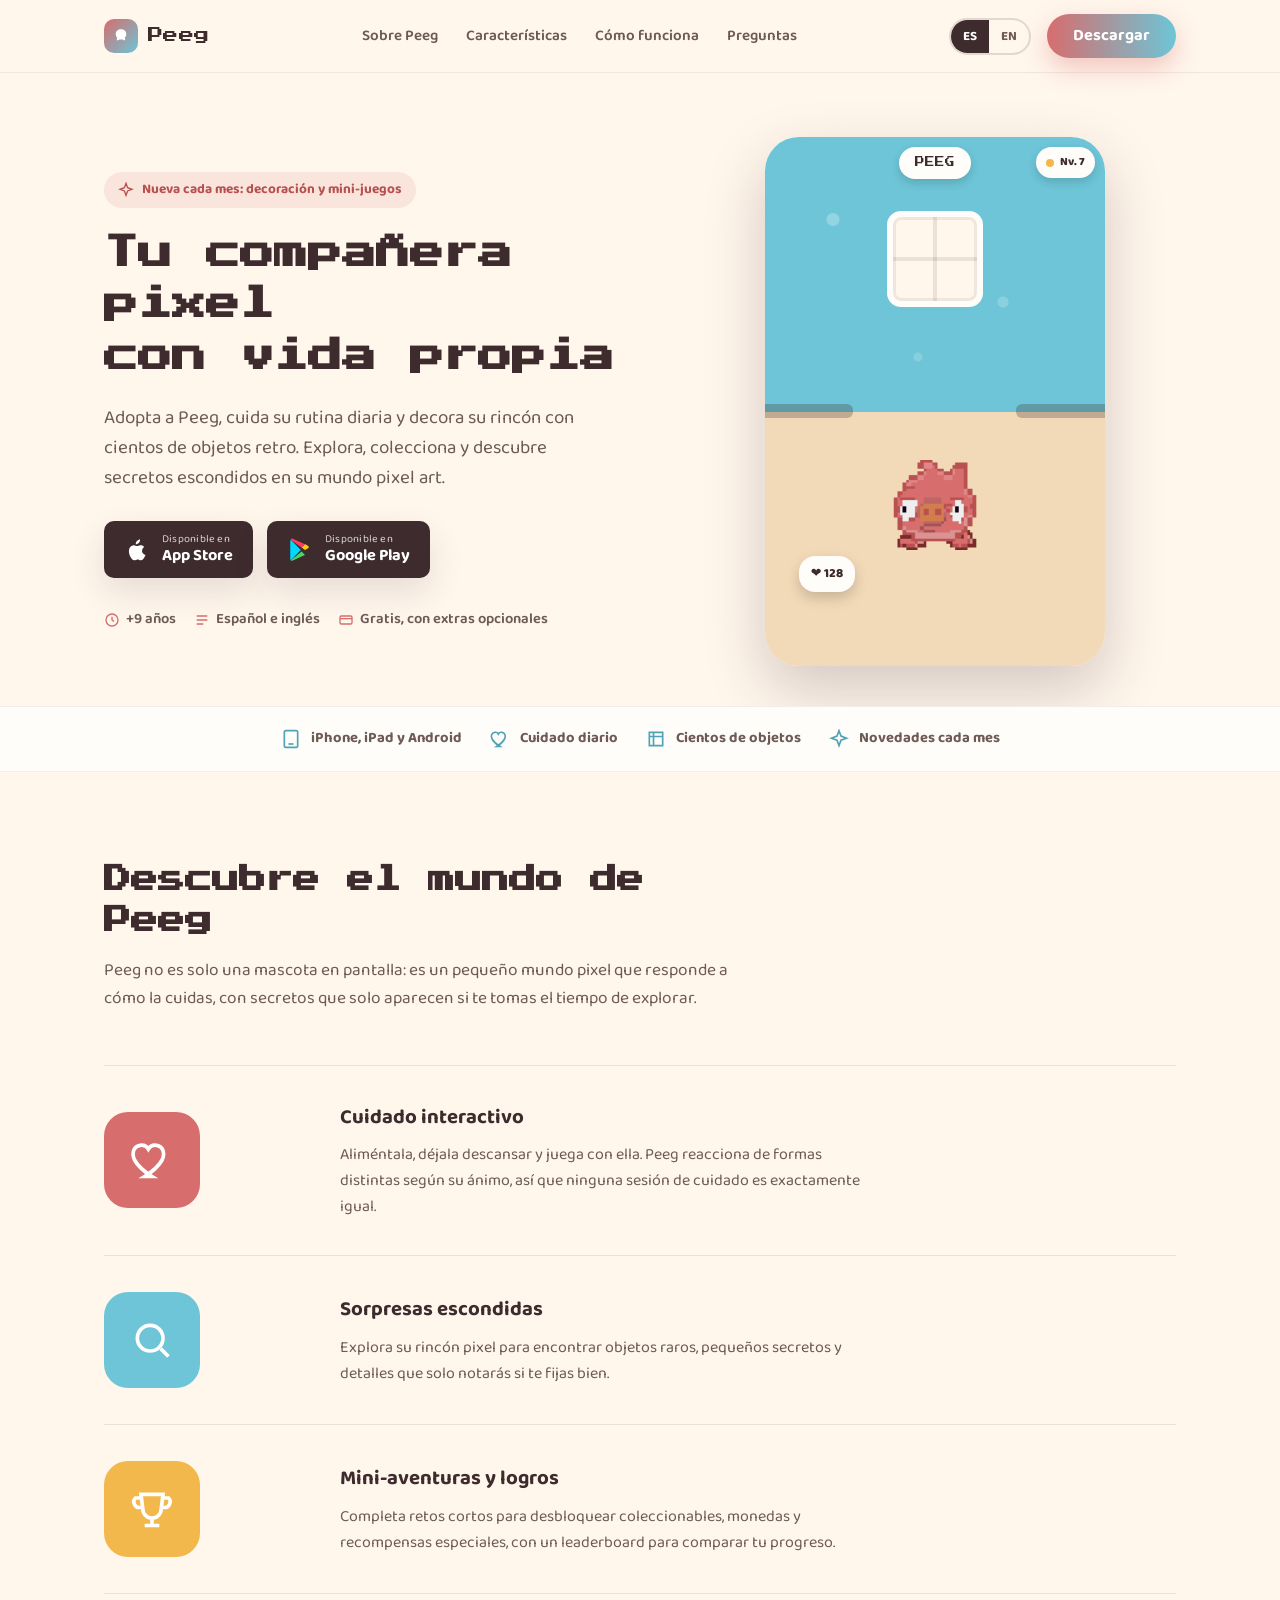
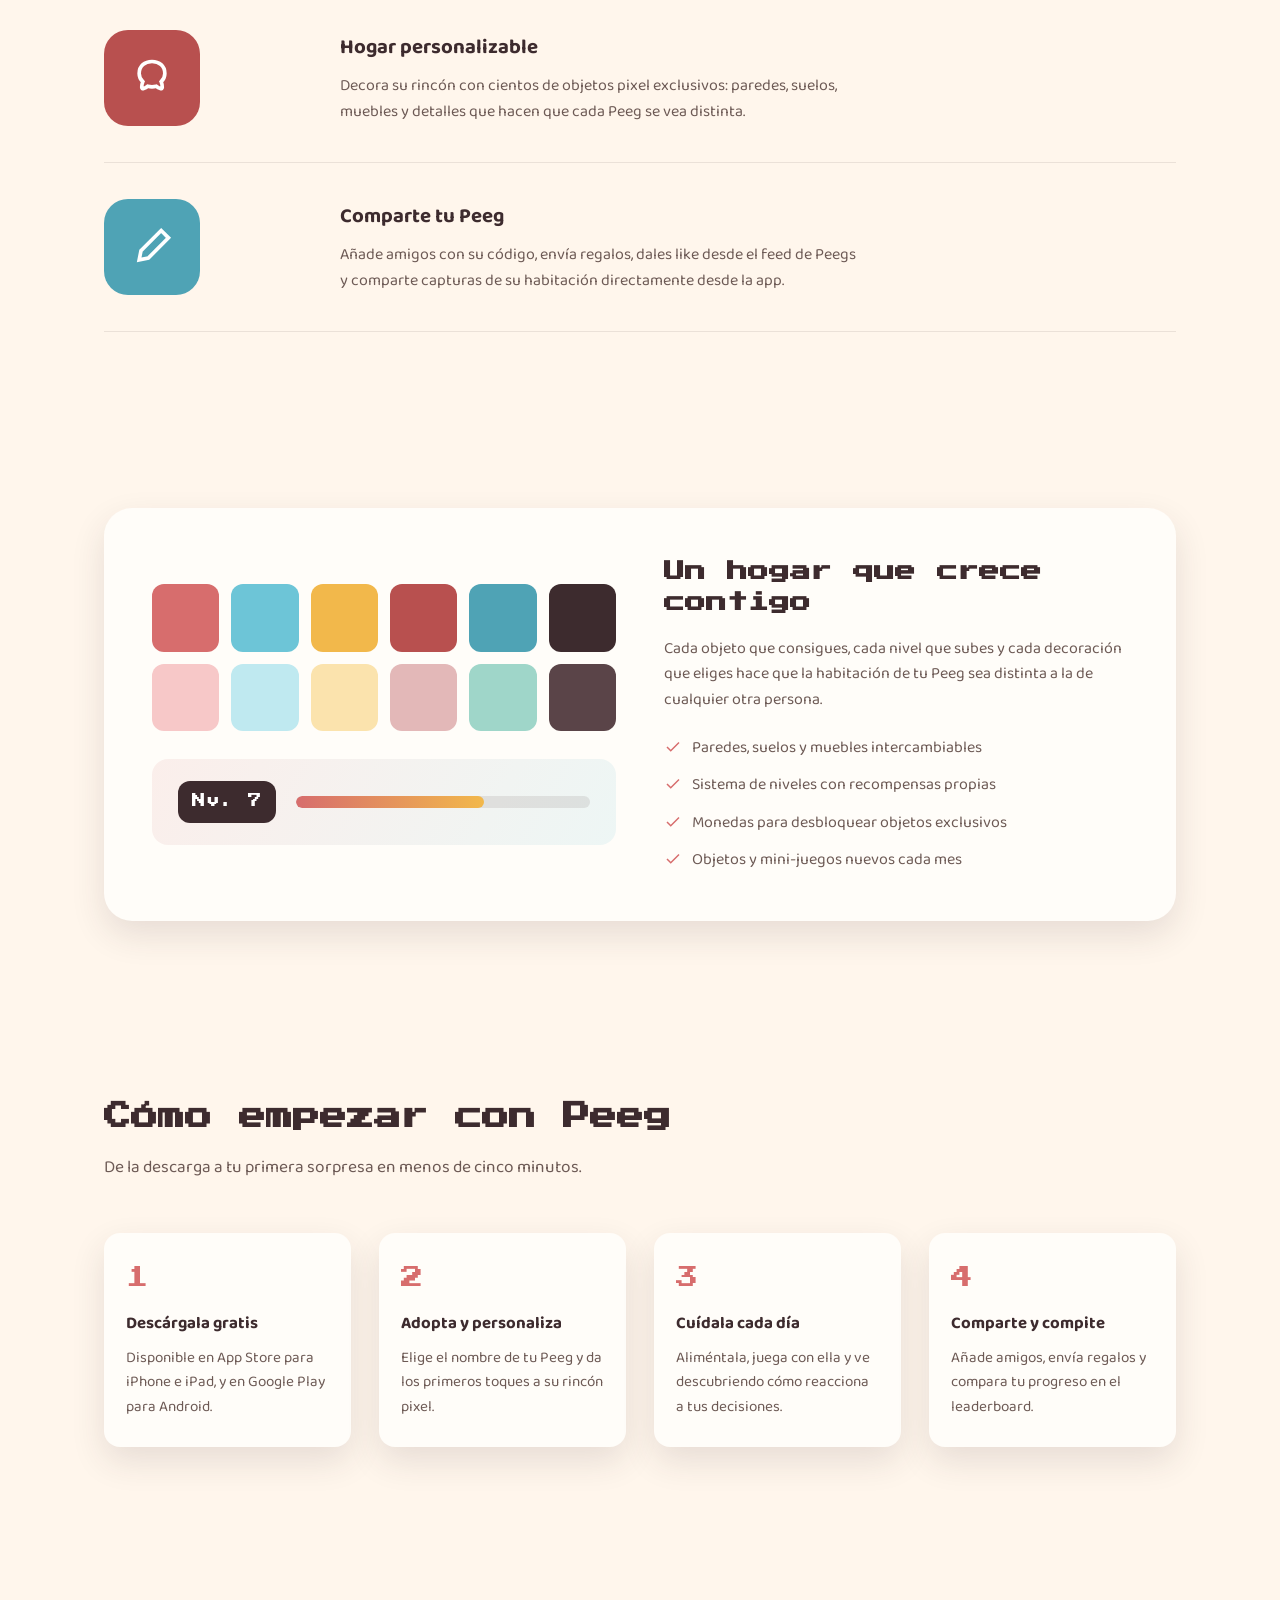
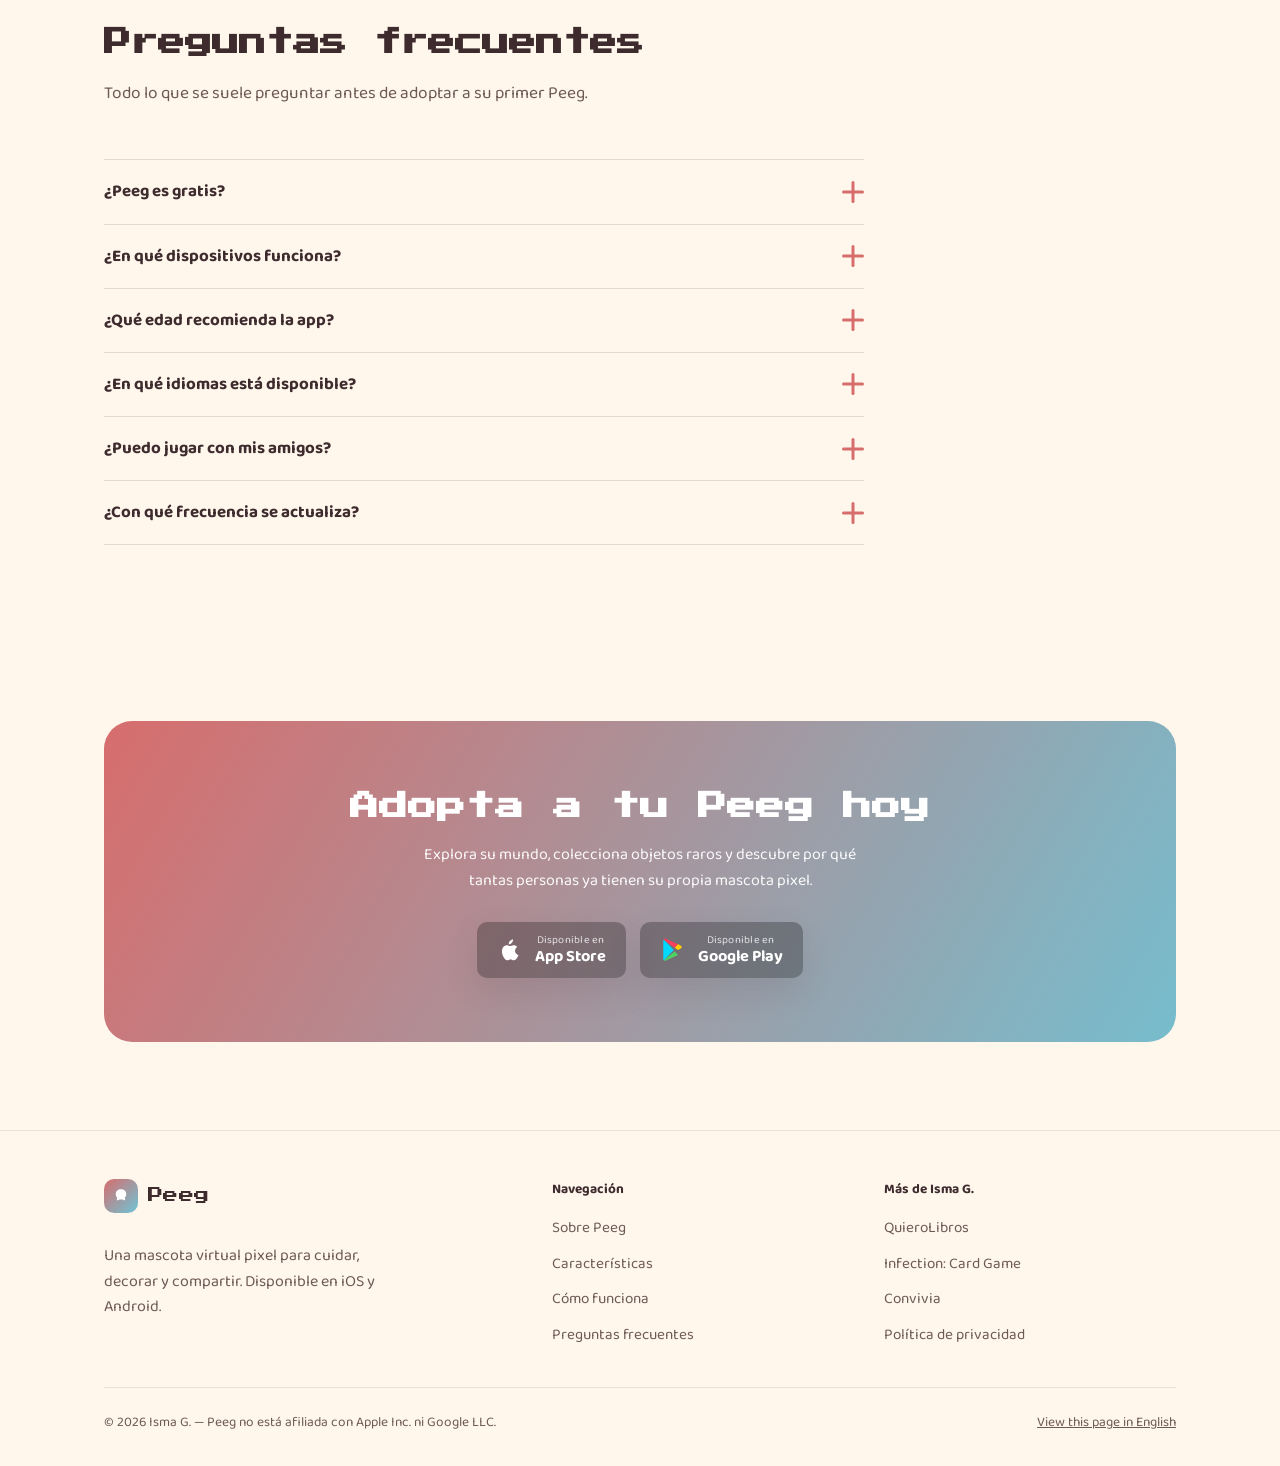
==== index.html @ 4d36ee6e "toupdate" ====
<!DOCTYPE html>
<html lang="es">
<head>
<meta charset="UTF-8" />
<meta name="viewport" content="width=device-width, initial-scale=1.0" />
<title>Peeg — Adopta tu mascota virtual pixel para iOS y Android</title>
<meta name="description" content="Peeg es una mascota virtual retro en pixel art. Aliméntala, decora su rincón y descubre sorpresas cada mes. Descarga gratis en App Store y Google Play." />
<link rel="canonical" href="https://peeg.devcodelight.com/" />
<link rel="alternate" hreflang="es" href="https://peeg.devcodelight.com/" />
<link rel="alternate" hreflang="en" href="https://peeg.devcodelight.com/en/" />
<link rel="alternate" hreflang="x-default" href="https://peeg.devcodelight.com/" />

<link rel="icon" type="image/svg+xml" href="assets/favicon.ico" />
<link rel="icon" type="image/png" sizes="32x32" href="assets/favicon-32.png" />
<link rel="apple-touch-icon" href="assets/apple-touch-icon.png" />
<link rel="stylesheet" href="assets/style.css" />

<meta property="og:type" content="website" />
<meta property="og:site_name" content="Peeg" />
<meta property="og:locale" content="es_ES" />
<meta property="og:locale:alternate" content="en_US" />
<meta property="og:url" content="https://peeg.devcodelight.com/" />
<meta property="og:title" content="Peeg — Adopta tu mascota virtual pixel" />
<meta property="og:description" content="Una mascota retro en pixel art con vida propia. Cuídala, decórala y descubre una sorpresa nueva cada mes. Gratis en iOS y Android." />
<meta property="og:image" content="https://peeg.devcodelight.com/assets/og-image.png" />
<meta property="og:image:width" content="1200" />
<meta property="og:image:height" content="630" />
<meta name="twitter:card" content="summary_large_image" />
<meta name="twitter:title" content="Peeg — Adopta tu mascota virtual pixel" />
<meta name="twitter:description" content="Una mascota retro en pixel art con vida propia. Cuídala, decórala y descubre una sorpresa nueva cada mes." />
<meta name="twitter:image" content="https://peeg.devcodelight.com/assets/og-image.png" />
<meta name="theme-color" content="#fff6ec" />
<meta name="robots" content="index, follow" />

<script type="application/ld+json">
{
  "@context": "https://schema.org",
  "@type": "MobileApplication",
  "name": "Peeg: mascota virtual pixel",
  "url": "https://peeg.devcodelight.com/",
  "operatingSystem": "iOS, Android",
  "applicationCategory": "GameApplication",
  "applicationSubCategory": "SimulationGame",
  "inLanguage": ["es", "en"],
  "author": { "@type": "Person", "name": "Ismael Gonzalez" },
  "offers": { "@type": "Offer", "price": "0", "priceCurrency": "EUR" },
  "downloadUrl": [
    "https://apps.apple.com/es/app/peeg-mascota-virtual-pixel/id6751531943",
    "https://play.google.com/store/apps/details?id=com.peeg"
  ],
  "contentRating": "9+"
}
</script>
</head>
<body>
<a class="skip-link" href="#contenido">Saltar al contenido</a>

<header class="site-header">
  <nav class="nav container" aria-label="Navegación principal">
    <a class="brand" href="index.html">
      <span class="brand-mark" aria-hidden="true">
        <svg viewBox="0 0 24 24" fill="none"><path d="M12 3c-4 0-7 2.5-7 6.5 0 2 .8 3.4 2 4.5-.4 1-.6 2-.6 3 0 .6.5 1 1 .8.9-.3 1.7-.8 2.3-1.3.8.2 1.5.3 2.3.3s1.5-.1 2.3-.3c.6.5 1.4 1 2.3 1.3.5.2 1-.2 1-.8 0-1-.2-2-.6-3 1.2-1.1 2-2.5 2-4.5C19 5.5 16 3 12 3Z" fill="#fff"/></svg>
      </span>
      <span class="brand-name">Peeg</span>
    </a>
    <ul class="nav-links">
      <li><a href="#sobre">Sobre Peeg</a></li>
      <li><a href="#caracteristicas">Características</a></li>
      <li><a href="#como-funciona">Cómo funciona</a></li>
      <li><a href="#faq">Preguntas</a></li>
    </ul>
    <div class="nav-right">
      <div class="lang-switch">
        <a href="index.html" aria-current="true">ES</a>
        <a href="en/index.html">EN</a>
      </div>
      <a class="btn btn-primary cta-header" href="#descarga">Descargar</a>
      <button class="nav-toggle" aria-label="Abrir menú" aria-expanded="false">
        <svg viewBox="0 0 24 24" fill="none" stroke="currentColor" stroke-width="2"><path d="M4 7h16M4 12h16M4 17h16"/></svg>
      </button>
    </div>
  </nav>
</header>

<main id="contenido">

  <!-- HERO -->
  <section class="hero">
    <div class="container hero-grid">
      <div>
        <span class="eyebrow-tag">
          <svg viewBox="0 0 24 24" fill="none" stroke="currentColor" stroke-width="2"><path d="M12 2l2.4 6.5L21 11l-6.6 2.5L12 20l-2.4-6.5L3 11l6.6-2.5L12 2Z"/></svg>
          Nueva cada mes: decoración y mini-juegos
        </span>
        <h1>Tu compañera pixel<br>con vida propia</h1>
        <p class="hero-lede">Adopta a Peeg, cuida su rutina diaria y decora su rincón con cientos de objetos retro. Explora, colecciona y descubre secretos escondidos en su mundo pixel art.</p>

        <div class="store-badges" id="descarga">
          <a class="store-badge" href="https://apps.apple.com/es/app/peeg-mascota-virtual-pixel/id6751531943" aria-label="Descargar Peeg en App Store">
            <svg viewBox="0 0 24 24" fill="#fff"><path d="M16.7 12.7c0-2.2 1.8-3.3 1.9-3.4-1-1.5-2.6-1.7-3.2-1.7-1.4-.1-2.6.8-3.3.8s-1.8-.8-3-.8c-1.5 0-3 .9-3.8 2.3-1.6 2.8-.4 7 1.2 9.3.8 1.1 1.7 2.4 3 2.3 1.2 0 1.6-.8 3.1-.8s1.9.8 3.1.7c1.3 0 2.1-1.1 2.9-2.3.6-.9.9-1.5 1.3-2.4-3.5-1.3-3.2-3.9-3.2-4Zm-2.9-7.4c.7-.8 1.1-2 1-3.1-1 0-2.2.6-2.9 1.5-.6.7-1.2 1.9-1 3 1.1.1 2.2-.6 2.9-1.4Z"/></svg>
            <span class="badge-text"><small>Disponible en</small><strong>App Store</strong></span>
          </a>
          <a class="store-badge" href="https://play.google.com/store/apps/details?id=com.peeg&hl=es_419" aria-label="Descargar Peeg en Google Play">
            <svg viewBox="0 0 24 24" fill="none"><path d="M3.6 2.6c-.4.3-.6.8-.6 1.4v16c0 .6.2 1.1.6 1.4l9.1-9.4-9.1-9.4Z" fill="#00D9FF"/><path d="M16.6 12l2.9-1.7c.8-.5.8-1.7 0-2.1L16.6 6.4l-3.1 3.2 3.1 2.4Z" fill="#FFCF00"/><path d="M3.6 2.6l9.9 7.3 3.1-3.2L5.4 1.5c-.6-.3-1.3-.2-1.8.3v.8Z" fill="#FF3E5E"/><path d="M3.6 21.4c.5.5 1.2.6 1.8.3l11.2-5.2-3.1-3.2-9.9 8.1Z" fill="#4CD565"/></svg>
            <span class="badge-text"><small>Disponible en</small><strong>Google Play</strong></span>
          </a>
        </div>

        <div class="hero-meta">
          <span><svg viewBox="0 0 24 24" fill="none" stroke="currentColor" stroke-width="2"><circle cx="12" cy="12" r="9"/><path d="M12 7v5l3 2"/></svg>+9 años</span>
          <span><svg viewBox="0 0 24 24" fill="none" stroke="currentColor" stroke-width="2"><path d="M4 6h16M4 12h16M4 18h10"/></svg>Español e inglés</span>
          <span><svg viewBox="0 0 24 24" fill="none" stroke="currentColor" stroke-width="2"><rect x="3" y="6" width="18" height="12" rx="2"/><path d="M3 10h18"/></svg>Gratis, con extras opcionales</span>
        </div>
      </div>

      <div class="hero-scene-wrap">
        <div class="room-scene" role="img" aria-label="Escena de la habitación de Peeg con su mascota pixel">
          <div class="scene-wall-pattern"></div>
          <div class="scene-name-tag">PEEG</div>
          <div class="scene-level"><span class="dot"></span> Nv. 7</div>
          <div class="scene-shelf"></div>
          <div class="scene-shelf right"></div>
          <div class="scene-window"></div>
          <img class="pixel-pet" src="assets/peeg-mascot.png" alt="Peeg" />
          <div class="scene-like">❤ 128</div>
        </div>
      </div>
    </div>
  </section>

  <div class="info-strip">
    <div class="container">
      <span class="info-item"><svg viewBox="0 0 24 24" fill="none" stroke="currentColor" stroke-width="2"><rect x="4" y="2" width="16" height="20" rx="2"/><path d="M9 18h6"/></svg>iPhone, iPad y Android</span>
      <span class="info-item"><svg viewBox="0 0 24 24" fill="none" stroke="currentColor" stroke-width="2"><path d="M12 21s-7-4.4-9.5-9C.7 8.3 2 4.5 5.5 4c2-.3 3.7.6 4.5 2 .8-1.4 2.5-2.3 4.5-2 3.5.5 4.8 4.3 3 8-2.5 4.6-9.5 9-9.5 9Z"/></svg>Cuidado diario</span>
      <span class="info-item"><svg viewBox="0 0 24 24" fill="none" stroke="currentColor" stroke-width="2"><path d="M4 4h16v16H4z"/><path d="M4 9h16M9 4v16"/></svg>Cientos de objetos</span>
      <span class="info-item"><svg viewBox="0 0 24 24" fill="none" stroke="currentColor" stroke-width="2"><path d="M12 2l2.4 6.5L21 11l-6.6 2.5L12 20l-2.4-6.5L3 11l6.6-2.5L12 2Z"/></svg>Novedades cada mes</span>
    </div>
  </div>

  <!-- SOBRE / FEATURES -->
  <section id="sobre">
    <div class="container">
      <div class="section-head">
        <h2>Descubre el mundo de Peeg</h2>
        <p>Peeg no es solo una mascota en pantalla: es un pequeño mundo pixel que responde a cómo la cuidas, con secretos que solo aparecen si te tomas el tiempo de explorar.</p>
      </div>

      <div id="caracteristicas">
        <div class="feature-row">
          <div class="feature-icon" style="background:var(--coral);">
            <svg viewBox="0 0 24 24" fill="none" stroke="#fff" stroke-width="2"><path d="M12 21s-7-4.4-9.5-9C.7 8.3 2 4.5 5.5 4c2-.3 3.7.6 4.5 2 .8-1.4 2.5-2.3 4.5-2 3.5.5 4.8 4.3 3 8-2.5 4.6-9.5 9-9.5 9Z"/></svg>
          </div>
          <div>
            <h3>Cuidado interactivo</h3>
            <p>Aliméntala, déjala descansar y juega con ella. Peeg reacciona de formas distintas según su ánimo, así que ninguna sesión de cuidado es exactamente igual.</p>
          </div>
        </div>

        <div class="feature-row">
          <div class="feature-icon" style="background:var(--sky);">
            <svg viewBox="0 0 24 24" fill="none" stroke="#fff" stroke-width="2"><circle cx="11" cy="11" r="7"/><path d="M21 21l-4.3-4.3"/></svg>
          </div>
          <div>
            <h3>Sorpresas escondidas</h3>
            <p>Explora su rincón pixel para encontrar objetos raros, pequeños secretos y detalles que solo notarás si te fijas bien.</p>
          </div>
        </div>

        <div class="feature-row">
          <div class="feature-icon" style="background:var(--gold);">
            <svg viewBox="0 0 24 24" fill="none" stroke="#fff" stroke-width="2"><path d="M8 21h8M12 17v4M6 4h12l-1 8a5 5 0 0 1-10 0L6 4Z"/><path d="M6 6H3a3 3 0 0 0 3 5M18 6h3a3 3 0 0 1-3 5"/></svg>
          </div>
          <div>
            <h3>Mini-aventuras y logros</h3>
            <p>Completa retos cortos para desbloquear coleccionables, monedas y recompensas especiales, con un leaderboard para comparar tu progreso.</p>
          </div>
        </div>

        <div class="feature-row">
          <div class="feature-icon" style="background:var(--coral-dark);">
            <svg viewBox="0 0 24 24" fill="none" stroke="#fff" stroke-width="2"><path d="M12 3c-4 0-7 2.5-7 6.5 0 2 .8 3.4 2 4.5-.4 1-.6 2-.6 3 0 .6.5 1 1 .8.9-.3 1.7-.8 2.3-1.3.8.2 1.5.3 2.3.3s1.5-.1 2.3-.3c.6.5 1.4 1 2.3 1.3.5.2 1-.2 1-.8 0-1-.2-2-.6-3 1.2-1.1 2-2.5 2-4.5C19 5.5 16 3 12 3Z"/></svg>
          </div>
          <div>
            <h3>Hogar personalizable</h3>
            <p>Decora su rincón con cientos de objetos pixel exclusivos: paredes, suelos, muebles y detalles que hacen que cada Peeg se vea distinta.</p>
          </div>
        </div>

        <div class="feature-row">
          <div class="feature-icon" style="background:var(--sky-dark);">
            <svg viewBox="0 0 24 24" fill="none" stroke="#fff" stroke-width="2"><path d="M17 3l4 4-11 11-5 1 1-5L17 3Z"/></svg>
          </div>
          <div>
            <h3>Comparte tu Peeg</h3>
            <p>Añade amigos con su código, envía regalos, dales like desde el feed de Peegs y comparte capturas de su habitación directamente desde la app.</p>
          </div>
        </div>
      </div>
    </div>
  </section>

  <!-- CUSTOMIZE -->
  <section>
    <div class="container">
      <div class="customize">
        <div>
          <div class="swatch-grid" aria-hidden="true">
            <div class="swatch" style="background:var(--coral)"></div>
            <div class="swatch" style="background:var(--sky)"></div>
            <div class="swatch" style="background:var(--gold)"></div>
            <div class="swatch" style="background:var(--coral-dark)"></div>
            <div class="swatch" style="background:var(--sky-dark)"></div>
            <div class="swatch" style="background:var(--ink)"></div>
            <div class="swatch" style="background:#f7c8c8"></div>
            <div class="swatch" style="background:#bfe9f0"></div>
            <div class="swatch" style="background:#fbe3ad"></div>
            <div class="swatch" style="background:#e3b8b8"></div>
            <div class="swatch" style="background:#9fd6c9"></div>
            <div class="swatch" style="background:#5a4448"></div>
          </div>
          <div class="progress-card">
            <span class="badge-lv">Nv. 7</span>
            <div class="progress-bar"><span></span></div>
          </div>
        </div>
        <div>
          <h2 style="font-family:var(--font-display);font-size:1.3rem;line-height:1.5;margin-top:0;">Un hogar que crece contigo</h2>
          <p style="color:var(--ink-soft);margin-top:0;">Cada objeto que consigues, cada nivel que subes y cada decoración que eliges hace que la habitación de tu Peeg sea distinta a la de cualquier otra persona.</p>
          <ul>
            <li><svg viewBox="0 0 24 24" fill="none" stroke="currentColor" stroke-width="2"><path d="M20 6L9 17l-5-5"/></svg>Paredes, suelos y muebles intercambiables</li>
            <li><svg viewBox="0 0 24 24" fill="none" stroke="currentColor" stroke-width="2"><path d="M20 6L9 17l-5-5"/></svg>Sistema de niveles con recompensas propias</li>
            <li><svg viewBox="0 0 24 24" fill="none" stroke="currentColor" stroke-width="2"><path d="M20 6L9 17l-5-5"/></svg>Monedas para desbloquear objetos exclusivos</li>
            <li><svg viewBox="0 0 24 24" fill="none" stroke="currentColor" stroke-width="2"><path d="M20 6L9 17l-5-5"/></svg>Objetos y mini-juegos nuevos cada mes</li>
          </ul>
        </div>
      </div>
    </div>
  </section>

  <!-- HOW IT WORKS -->
  <section id="como-funciona">
    <div class="container">
      <div class="section-head">
        <h2>Cómo empezar con Peeg</h2>
        <p>De la descarga a tu primera sorpresa en menos de cinco minutos.</p>
      </div>
      <div class="steps">
        <div class="step">
          <span class="step-number">1</span>
          <h3>Descárgala gratis</h3>
          <p>Disponible en App Store para iPhone e iPad, y en Google Play para Android.</p>
        </div>
        <div class="step">
          <span class="step-number">2</span>
          <h3>Adopta y personaliza</h3>
          <p>Elige el nombre de tu Peeg y da los primeros toques a su rincón pixel.</p>
        </div>
        <div class="step">
          <span class="step-number">3</span>
          <h3>Cuídala cada día</h3>
          <p>Aliméntala, juega con ella y ve descubriendo cómo reacciona a tus decisiones.</p>
        </div>
        <div class="step">
          <span class="step-number">4</span>
          <h3>Comparte y compite</h3>
          <p>Añade amigos, envía regalos y compara tu progreso en el leaderboard.</p>
        </div>
      </div>
    </div>
  </section>

  <!-- FAQ -->
  <section id="faq">
    <div class="container">
      <div class="section-head">
        <h2>Preguntas frecuentes</h2>
        <p>Todo lo que se suele preguntar antes de adoptar a su primer Peeg.</p>
      </div>
      <div class="faq">
        <details>
          <summary>¿Peeg es gratis? <span class="icon-plus" aria-hidden="true"></span></summary>
          <p>Sí. Peeg se puede descargar y jugar de forma gratuita. Dentro de la app existen compras opcionales, como paquetes de monedas o quitar los anuncios, pero no son necesarias para disfrutar del juego.</p>
        </details>
        <details>
          <summary>¿En qué dispositivos funciona? <span class="icon-plus" aria-hidden="true"></span></summary>
          <p>Peeg está disponible para iPhone, iPad y dispositivos Android. Puedes descargarla desde App Store o Google Play con los enlaces de esta página.</p>
        </details>
        <details>
          <summary>¿Qué edad recomienda la app? <span class="icon-plus" aria-hidden="true"></span></summary>
          <p>Peeg tiene una clasificación de edad de 9 años en adelante.</p>
        </details>
        <details>
          <summary>¿En qué idiomas está disponible? <span class="icon-plus" aria-hidden="true"></span></summary>
          <p>La app está disponible en español e inglés. Puedes cambiar el idioma desde los ajustes dentro de la propia app.</p>
        </details>
        <details>
          <summary>¿Puedo jugar con mis amigos? <span class="icon-plus" aria-hidden="true"></span></summary>
          <p>Sí. Cada Peeg tiene un código único que puedes compartir para añadir amigos, enviarles regalos y verlos en el feed de Peegs.</p>
        </details>
        <details>
          <summary>¿Con qué frecuencia se actualiza? <span class="icon-plus" aria-hidden="true"></span></summary>
          <p>El equipo publica objetos, decoraciones y mini-juegos nuevos cada mes, además de mejoras y correcciones continuas.</p>
        </details>
      </div>
    </div>
  </section>

  <!-- FINAL CTA -->
  <section>
    <div class="container">
      <div class="cta-band">
        <h2>Adopta a tu Peeg hoy</h2>
        <p>Explora su mundo, colecciona objetos raros y descubre por qué tantas personas ya tienen su propia mascota pixel.</p>
        <div class="store-badges">
          <a class="store-badge" href="https://apps.apple.com/es/app/peeg-mascota-virtual-pixel/id6751531943" aria-label="Descargar Peeg en App Store">
            <svg viewBox="0 0 24 24" fill="#fff"><path d="M16.7 12.7c0-2.2 1.8-3.3 1.9-3.4-1-1.5-2.6-1.7-3.2-1.7-1.4-.1-2.6.8-3.3.8s-1.8-.8-3-.8c-1.5 0-3 .9-3.8 2.3-1.6 2.8-.4 7 1.2 9.3.8 1.1 1.7 2.4 3 2.3 1.2 0 1.6-.8 3.1-.8s1.9.8 3.1.7c1.3 0 2.1-1.1 2.9-2.3.6-.9.9-1.5 1.3-2.4-3.5-1.3-3.2-3.9-3.2-4Zm-2.9-7.4c.7-.8 1.1-2 1-3.1-1 0-2.2.6-2.9 1.5-.6.7-1.2 1.9-1 3 1.1.1 2.2-.6 2.9-1.4Z"/></svg>
            <span class="badge-text"><small>Disponible en</small><strong>App Store</strong></span>
          </a>
          <a class="store-badge" href="https://play.google.com/store/apps/details?id=com.peeg&hl=es_419" aria-label="Descargar Peeg en Google Play">
            <svg viewBox="0 0 24 24" fill="none"><path d="M3.6 2.6c-.4.3-.6.8-.6 1.4v16c0 .6.2 1.1.6 1.4l9.1-9.4-9.1-9.4Z" fill="#00D9FF"/><path d="M16.6 12l2.9-1.7c.8-.5.8-1.7 0-2.1L16.6 6.4l-3.1 3.2 3.1 2.4Z" fill="#FFCF00"/><path d="M3.6 2.6l9.9 7.3 3.1-3.2L5.4 1.5c-.6-.3-1.3-.2-1.8.3v.8Z" fill="#FF3E5E"/><path d="M3.6 21.4c.5.5 1.2.6 1.8.3l11.2-5.2-3.1-3.2-9.9 8.1Z" fill="#4CD565"/></svg>
            <span class="badge-text"><small>Disponible en</small><strong>Google Play</strong></span>
          </a>
        </div>
      </div>
    </div>
  </section>

</main>

<footer class="site-footer">
  <div class="container">
    <div class="footer-grid">
      <div>
        <a class="brand" href="index.html" style="margin-bottom:14px;display:inline-flex;">
          <span class="brand-mark" aria-hidden="true">
            <svg viewBox="0 0 24 24" fill="none"><path d="M12 3c-4 0-7 2.5-7 6.5 0 2 .8 3.4 2 4.5-.4 1-.6 2-.6 3 0 .6.5 1 1 .8.9-.3 1.7-.8 2.3-1.3.8.2 1.5.3 2.3.3s1.5-.1 2.3-.3c.6.5 1.4 1 2.3 1.3.5.2 1-.2 1-.8 0-1-.2-2-.6-3 1.2-1.1 2-2.5 2-4.5C19 5.5 16 3 12 3Z" fill="#fff"/></svg>
          </span>
          <span class="brand-name">Peeg</span>
        </a>
        <p style="color:var(--ink-soft);max-width:32ch;">Una mascota virtual pixel para cuidar, decorar y compartir. Disponible en iOS y Android.</p>
      </div>
      <div>
        <h4>Navegación</h4>
        <ul>
          <li><a href="#sobre">Sobre Peeg</a></li>
          <li><a href="#caracteristicas">Características</a></li>
          <li><a href="#como-funciona">Cómo funciona</a></li>
          <li><a href="#faq">Preguntas frecuentes</a></li>
        </ul>
      </div>
      <div>
        <h4>Más de Isma G.</h4>
        <ul>
          <li><a href="https://www.quierolibros.com" target="_blank" rel="noopener">QuieroLibros</a></li>
          <li><a href="https://apps.apple.com/es/app/infection-card-game/id6502997357" target="_blank" rel="noopener">Infection: Card Game</a></li>
          <li><a href="https://apps.apple.com/es/app/convivia-gesti%C3%B3n-habitaciones/id6802626827" target="_blank" rel="noopener">Convivia</a></li>
          <li><a href="https://peeg.api.quierolibros.com/usuarios/privacy_policy/es" target="_blank" rel="noopener">Política de privacidad</a></li>
        </ul>
      </div>
    </div>
    <div class="footer-bottom">
      <span>© 2026 Isma G. — Peeg no está afiliada con Apple Inc. ni Google LLC.</span>
      <span><a href="en/index.html">View this page in English</a></span>
    </div>
  </div>
</footer>

<script src="assets/script.js"></script>
</body>
</html>
---- assets/style.css ----
/* =========================================================
   Peeg — landing page styles
   Tokens: coral / sky / cream / ink / gold, pulled from the
   in-app room scene (wall + floor + pixel companion).
   ========================================================= */

@import url('https://fonts.googleapis.com/css2?family=Press+Start+2P&family=Baloo+2:wght@500;600;700;800&display=swap');

:root {
  --coral: #d76d6d;
  --coral-dark: #b8504f;
  --sky: #6dc5d7;
  --sky-dark: #4fa3b5;
  --cream: #fff6ec;
  --paper: #fffdf9;
  --sand: #f2dab8;
  --ink: #3d2b2e;
  --ink-soft: #6d5a55;
  --gold: #f2b84b;

  --font-display: 'Press Start 2P', monospace;
  --font-body: 'Baloo 2', system-ui, sans-serif;

  --container: 1120px;
  --radius-lg: 28px;
  --radius-md: 16px;
  --radius-sm: 10px;

  --shadow-soft: 0 14px 34px rgba(61, 43, 46, 0.12);
}

* { box-sizing: border-box; }
html { scroll-behavior: smooth; }

body {
  margin: 0;
  font-family: var(--font-body);
  background: var(--cream);
  color: var(--ink);
  line-height: 1.6;
  -webkit-font-smoothing: antialiased;
}

img { max-width: 100%; display: block; }

a { color: inherit; }

.container {
  width: 100%;
  max-width: var(--container);
  margin-inline: auto;
  padding-inline: 24px;
}

.visually-hidden {
  position: absolute;
  width: 1px; height: 1px;
  overflow: hidden;
  clip: rect(0 0 0 0);
  white-space: nowrap;
}

/* Skip link */
.skip-link {
  position: absolute;
  left: 16px; top: -60px;
  background: var(--ink);
  color: var(--paper);
  padding: 10px 16px;
  border-radius: var(--radius-sm);
  z-index: 1000;
  transition: top 0.2s ease;
}
.skip-link:focus { top: 16px; }

:focus-visible {
  outline: 3px solid var(--gold);
  outline-offset: 3px;
}

/* =========================
   Buttons & badges
   ========================= */

.btn {
  display: inline-flex;
  align-items: center;
  gap: 10px;
  font-family: var(--font-body);
  font-weight: 700;
  font-size: 1.02rem;
  padding: 14px 26px;
  border-radius: 999px;
  border: none;
  cursor: pointer;
  text-decoration: none;
  line-height: 1;
  transition: transform 0.15s ease, box-shadow 0.15s ease;
}
.btn:hover { transform: translateY(-2px); }

.btn-primary {
  background: linear-gradient(90deg, var(--coral), var(--sky));
  color: #fff;
  box-shadow: 0 10px 24px rgba(215, 109, 109, 0.35);
}
.btn-primary:hover { box-shadow: 0 14px 30px rgba(215, 109, 109, 0.42); }

.btn-ghost {
  background: transparent;
  color: var(--ink);
  border: 2px solid rgba(61, 43, 46, 0.18);
}
.btn-ghost:hover { border-color: var(--coral); color: var(--coral-dark); }

.store-badges {
  display: flex;
  flex-wrap: wrap;
  gap: 14px;
  margin-top: 28px;
}

.store-badge {
  display: inline-flex;
  align-items: center;
  gap: 12px;
  background: var(--ink);
  color: #fff;
  padding: 12px 20px;
  border-radius: var(--radius-sm);
  text-decoration: none;
  box-shadow: var(--shadow-soft);
  transition: transform 0.15s ease, background 0.15s ease;
}
.store-badge:hover { transform: translateY(-2px); background: #2c1f21; }
.store-badge svg { width: 26px; height: 26px; flex-shrink: 0; }
.store-badge .badge-text { display: flex; flex-direction: column; line-height: 1.2; }
.store-badge .badge-text small { font-size: 0.68rem; opacity: 0.8; letter-spacing: 0.02em; }
.store-badge .badge-text strong { font-size: 1.02rem; font-weight: 700; }

/* =========================
   Header / nav
   ========================= */

.site-header {
  position: sticky;
  top: 0;
  z-index: 100;
  background: rgba(255, 246, 236, 0.86);
  backdrop-filter: blur(10px);
  border-bottom: 1px solid rgba(61, 43, 46, 0.08);
}

.nav {
  display: flex;
  align-items: center;
  justify-content: space-between;
  padding-block: 14px;
}

.brand {
  display: flex;
  align-items: center;
  gap: 10px;
  text-decoration: none;
}
.brand-mark {
  width: 34px; height: 34px;
  border-radius: 10px;
  background: linear-gradient(135deg, var(--coral), var(--sky));
  display: flex; align-items: center; justify-content: center;
  flex-shrink: 0;
}
.brand-mark svg { width: 18px; height: 18px; }
.brand-name {
  font-family: var(--font-display);
  font-size: 0.95rem;
  color: var(--ink);
  letter-spacing: 0.02em;
}

.nav-links {
  display: flex;
  align-items: center;
  gap: 28px;
  list-style: none;
  margin: 0; padding: 0;
}
.nav-links a {
  text-decoration: none;
  color: var(--ink-soft);
  font-weight: 600;
  font-size: 0.95rem;
}
.nav-links a:hover { color: var(--coral-dark); }

.nav-right {
  display: flex;
  align-items: center;
  gap: 16px;
}

.lang-switch {
  display: inline-flex;
  border: 2px solid rgba(61, 43, 46, 0.15);
  border-radius: 999px;
  overflow: hidden;
  font-size: 0.82rem;
  font-weight: 700;
}
.lang-switch a {
  padding: 6px 12px;
  text-decoration: none;
  color: var(--ink-soft);
}
.lang-switch a[aria-current="true"] {
  background: var(--ink);
  color: #fff;
}

.nav-toggle {
  display: none;
  background: none;
  border: none;
  cursor: pointer;
  padding: 6px;
}
.nav-toggle svg { width: 26px; height: 26px; }

@media (max-width: 860px) {
  .nav-links { display: none; }
  .nav-toggle { display: inline-flex; }
  .nav.is-open .nav-links {
    display: flex;
    flex-direction: column;
    align-items: flex-start;
    gap: 14px;
    position: absolute;
    top: 64px; left: 0; right: 0;
    background: var(--paper);
    padding: 20px 24px 26px;
    box-shadow: var(--shadow-soft);
  }
  .cta-header { display: none; }
}

/* =========================
   Hero
   ========================= */

.hero {
  position: relative;
  overflow: hidden;
  padding-block: 64px 40px;
}

.hero-grid {
  display: grid;
  grid-template-columns: 1.05fr 0.95fr;
  gap: 56px;
  align-items: center;
}

@media (max-width: 900px) {
  .hero-grid { grid-template-columns: 1fr; }
  .hero-scene-wrap { order: -1; }
}

.eyebrow-tag {
  display: inline-flex;
  align-items: center;
  gap: 8px;
  background: rgba(215, 109, 109, 0.12);
  color: var(--coral-dark);
  font-weight: 700;
  font-size: 0.85rem;
  padding: 7px 14px;
  border-radius: 999px;
  margin-bottom: 20px;
}
.eyebrow-tag svg { width: 16px; height: 16px; }

.hero h1 {
  font-family: var(--font-display);
  font-size: clamp(1.5rem, 2.7vw, 2.15rem);
  line-height: 1.5;
  margin: 0 0 20px;
  color: var(--ink);
}

.hero-lede {
  font-size: 1.18rem;
  color: var(--ink-soft);
  max-width: 46ch;
  margin: 0 0 8px;
}

.hero-meta {
  display: flex;
  flex-wrap: wrap;
  gap: 18px;
  margin-top: 30px;
  font-size: 0.92rem;
  color: var(--ink-soft);
  font-weight: 600;
}
.hero-meta span { display: inline-flex; align-items: center; gap: 6px; }
.hero-meta svg { width: 16px; height: 16px; color: var(--coral); }

/* Room scene visual */
.hero-scene-wrap {
  display: flex;
  justify-content: center;
}

.room-scene {
  position: relative;
  width: 340px;
  max-width: 100%;
  aspect-ratio: 9 / 14;
  border-radius: 34px;
  overflow: hidden;
  box-shadow: 0 24px 60px rgba(61, 43, 46, 0.22);
  background: linear-gradient(180deg, var(--sky) 0%, var(--sky) 52%, var(--sand) 52%, var(--sand) 100%);
}

.room-scene .scene-wall-pattern {
  position: absolute; inset: 0 0 48% 0;
  background-image:
    radial-gradient(circle at 20% 30%, rgba(255,255,255,0.25) 0 6px, transparent 7px),
    radial-gradient(circle at 70% 60%, rgba(255,255,255,0.2) 0 5px, transparent 6px),
    radial-gradient(circle at 45% 80%, rgba(255,255,255,0.18) 0 4px, transparent 5px);
}

.room-scene .scene-window {
  position: absolute;
  top: 14%; left: 50%;
  transform: translateX(-50%);
  width: 96px; height: 96px;
  background: var(--cream);
  border: 6px solid var(--paper);
  border-radius: 14px;
  box-shadow: inset 0 0 0 3px rgba(61,43,46,0.08);
}
.room-scene .scene-window::before,
.room-scene .scene-window::after {
  content: "";
  position: absolute;
  background: rgba(61,43,46,0.1);
}
.room-scene .scene-window::before { top: 0; bottom: 0; left: 50%; width: 4px; transform: translateX(-50%); }
.room-scene .scene-window::after { left: 0; right: 0; top: 50%; height: 4px; transform: translateY(-50%); }

.room-scene .scene-shelf {
  position: absolute;
  bottom: 47%; left: 0;
  width: 26%; height: 14px;
  background: var(--ink);
  opacity: 0.28;
  border-radius: 0 6px 6px 0;
}
.room-scene .scene-shelf.right { left: auto; right: 0; border-radius: 6px 0 0 6px; }

.room-scene .scene-name-tag {
  position: absolute;
  top: 10px; left: 50%;
  transform: translateX(-50%);
  background: var(--paper);
  color: var(--ink);
  font-family: var(--font-display);
  font-size: 0.6rem;
  padding: 8px 16px;
  border-radius: 999px;
  box-shadow: 0 4px 10px rgba(0,0,0,0.15);
  z-index: 5;
}

.room-scene .scene-level {
  position: absolute;
  top: 10px; right: 10px;
  background: var(--paper);
  color: var(--ink);
  font-size: 0.72rem;
  font-weight: 800;
  padding: 6px 10px;
  border-radius: 999px;
  display: flex; align-items: center; gap: 6px;
  z-index: 5;
  box-shadow: 0 4px 10px rgba(0,0,0,0.15);
}
.room-scene .scene-level .dot { width: 8px; height: 8px; border-radius: 50%; background: var(--gold); }

.room-scene .scene-like {
  position: absolute;
  bottom: 14%; left: 10%;
  background: var(--paper);
  border-radius: 16px;
  padding: 8px 12px;
  font-size: 0.8rem;
  font-weight: 800;
  display: flex; align-items: center; gap: 6px;
  box-shadow: 0 6px 14px rgba(0,0,0,0.18);
  z-index: 5;
}

.pixel-pet {
  position: absolute;
  left: 50%; bottom: 22%;
  transform: translateX(-50%);
  width: 90px;
  height: auto;
  animation: pet-bounce 2.4s ease-in-out infinite;
}

.pixel-pet::before {
  content: "";
  position: absolute;
  width: 9px; height: 9px;
  box-shadow:
    27px 0px 0 var(--coral), 36px 0px 0 var(--coral), 45px 0px 0 var(--coral), 54px 0px 0 var(--coral),
    18px 9px 0 var(--coral), 27px 9px 0 var(--coral), 36px 9px 0 var(--coral), 45px 9px 0 var(--coral), 54px 9px 0 var(--coral), 63px 9px 0 var(--coral),
    9px 18px 0 var(--coral), 18px 18px 0 var(--coral), 36px 18px 0 var(--coral), 45px 18px 0 var(--coral), 63px 18px 0 var(--coral), 72px 18px 0 var(--coral),
    0px 27px 0 var(--coral), 9px 27px 0 var(--coral), 18px 27px 0 var(--coral), 45px 27px 0 var(--coral), 72px 27px 0 var(--coral), 81px 27px 0 var(--coral),
    0px 36px 0 var(--coral), 9px 36px 0 var(--coral), 18px 36px 0 var(--coral), 27px 36px 0 var(--coral), 36px 36px 0 var(--coral), 45px 36px 0 var(--coral), 54px 36px 0 var(--coral), 63px 36px 0 var(--coral), 72px 36px 0 var(--coral), 81px 36px 0 var(--coral),
    0px 45px 0 var(--coral), 9px 45px 0 var(--coral), 72px 45px 0 var(--coral), 81px 45px 0 var(--coral),
    0px 54px 0 var(--coral), 9px 54px 0 var(--coral), 18px 54px 0 var(--coral), 63px 54px 0 var(--coral), 72px 54px 0 var(--coral), 81px 54px 0 var(--coral),
    9px 63px 0 var(--coral), 18px 63px 0 var(--coral), 27px 63px 0 var(--coral), 36px 63px 0 var(--coral), 45px 63px 0 var(--coral), 54px 63px 0 var(--coral), 63px 63px 0 var(--coral),
    18px 72px 0 var(--coral), 27px 72px 0 var(--coral), 54px 72px 0 var(--coral), 63px 72px 0 var(--coral),
    18px 45px 0 var(--sky), 27px 45px 0 var(--sky), 36px 45px 0 var(--sky), 45px 45px 0 var(--sky), 54px 45px 0 var(--sky), 63px 45px 0 var(--sky),
    27px 54px 0 var(--sky), 36px 54px 0 var(--sky), 45px 54px 0 var(--sky), 54px 54px 0 var(--sky),
    27px 18px 0 #fff8ef, 54px 18px 0 #fff8ef, 27px 27px 0 #fff8ef, 54px 27px 0 #fff8ef,
    36px 27px 0 var(--ink), 63px 27px 0 var(--ink);
}

@keyframes pet-bounce {
  0%, 100% { transform: translateX(-50%) translateY(0); }
  50% { transform: translateX(-50%) translateY(-8px); }
}
@media (prefers-reduced-motion: reduce) {
  .pixel-pet { animation: none; }
}

/* =========================
   Info strip
   ========================= */

.info-strip {
  border-top: 1px solid rgba(61,43,46,0.08);
  border-bottom: 1px solid rgba(61,43,46,0.08);
  background: var(--paper);
}
.info-strip .container {
  display: flex;
  flex-wrap: wrap;
  gap: 28px;
  justify-content: center;
  padding-block: 20px;
}
.info-strip .info-item {
  display: flex;
  align-items: center;
  gap: 10px;
  font-weight: 700;
  font-size: 0.92rem;
  color: var(--ink-soft);
}
.info-strip svg { width: 20px; height: 20px; color: var(--sky-dark); }

/* =========================
   Section shell
   ========================= */

section { padding-block: 88px; }

.section-head {
  max-width: 640px;
  margin-bottom: 52px;
}
.section-head h2 {
  font-family: var(--font-display);
  font-size: clamp(1.2rem, 2.4vw, 1.7rem);
  line-height: 1.5;
  margin: 0 0 16px;
}
.section-head p {
  font-size: 1.08rem;
  color: var(--ink-soft);
  margin: 0;
}

/* =========================
   Feature rows (alternating)
   ========================= */

.feature-row {
  display: grid;
  grid-template-columns: 200px 1fr;
  gap: 36px;
  align-items: center;
  padding-block: 36px;
  border-top: 1px solid rgba(61, 43, 46, 0.1);
}
.feature-row:last-child { border-bottom: 1px solid rgba(61, 43, 46, 0.1); }

.feature-icon {
  width: 96px; height: 96px;
  border-radius: 24px;
  display: flex; align-items: center; justify-content: center;
  flex-shrink: 0;
}
.feature-icon svg { width: 44px; height: 44px; color: #fff; }

.feature-row h3 {
  font-size: 1.28rem;
  margin: 0 0 8px;
}
.feature-row p { margin: 0; color: var(--ink-soft); max-width: 58ch; }

@media (max-width: 640px) {
  .feature-row { grid-template-columns: 1fr; text-align: left; }
  .feature-icon { width: 76px; height: 76px; }
}

/* =========================
   Steps (legitimate sequence)
   ========================= */

.steps {
  display: grid;
  grid-template-columns: repeat(4, 1fr);
  gap: 28px;
  counter-reset: step;
}
@media (max-width: 900px) {
  .steps { grid-template-columns: 1fr 1fr; }
}
@media (max-width: 560px) {
  .steps { grid-template-columns: 1fr; }
}

.step {
  position: relative;
  background: var(--paper);
  border-radius: var(--radius-md);
  padding: 28px 22px;
  box-shadow: var(--shadow-soft);
}
.step .step-number {
  font-family: var(--font-display);
  font-size: 1.4rem;
  color: var(--coral);
  display: block;
  margin-bottom: 14px;
}
.step h3 { margin: 0 0 8px; font-size: 1.05rem; }
.step p { margin: 0; color: var(--ink-soft); font-size: 0.95rem; }

/* =========================
   Palette / customization
   ========================= */

.customize {
  background: var(--paper);
  border-radius: var(--radius-lg);
  padding: 48px;
  display: grid;
  grid-template-columns: 1fr 1fr;
  gap: 48px;
  align-items: center;
  box-shadow: var(--shadow-soft);
}
@media (max-width: 860px) {
  .customize { grid-template-columns: 1fr; padding: 32px 24px; }
}

.swatch-grid {
  display: grid;
  grid-template-columns: repeat(6, 1fr);
  gap: 12px;
}
.swatch {
  aspect-ratio: 1;
  border-radius: 12px;
}

.customize ul {
  list-style: none;
  margin: 22px 0 0;
  padding: 0;
  display: grid;
  gap: 12px;
}
.customize li {
  display: flex;
  align-items: flex-start;
  gap: 10px;
  color: var(--ink-soft);
}
.customize li svg { width: 18px; height: 18px; margin-top: 3px; color: var(--coral); flex-shrink: 0; }

/* =========================
   Level / progression card
   ========================= */

.progress-card {
  display: flex;
  align-items: center;
  gap: 20px;
  background: linear-gradient(120deg, rgba(215,109,109,0.1), rgba(109,197,215,0.12));
  border-radius: var(--radius-md);
  padding: 22px 26px;
  margin-top: 28px;
}
.progress-card .badge-lv {
  font-family: var(--font-display);
  font-size: 0.85rem;
  background: var(--ink);
  color: #fff;
  padding: 10px 14px;
  border-radius: 12px;
  flex-shrink: 0;
}
.progress-bar {
  flex: 1;
  height: 12px;
  border-radius: 999px;
  background: rgba(61,43,46,0.1);
  overflow: hidden;
}
.progress-bar span {
  display: block;
  height: 100%;
  width: 64%;
  border-radius: 999px;
  background: linear-gradient(90deg, var(--coral), var(--gold));
}

/* =========================
   FAQ
   ========================= */

.faq { max-width: 760px; }
.faq details {
  border-top: 1px solid rgba(61,43,46,0.14);
  padding-block: 18px;
}
.faq details:last-child { border-bottom: 1px solid rgba(61,43,46,0.14); }
.faq summary {
  cursor: pointer;
  font-weight: 700;
  font-size: 1.06rem;
  list-style: none;
  display: flex;
  justify-content: space-between;
  align-items: center;
  gap: 16px;
}
.faq summary::-webkit-details-marker { display: none; }
.faq summary .icon-plus {
  width: 22px; height: 22px;
  flex-shrink: 0;
  position: relative;
}
.faq summary .icon-plus::before,
.faq summary .icon-plus::after {
  content: "";
  position: absolute;
  background: var(--coral);
  border-radius: 2px;
}
.faq summary .icon-plus::before { top: 50%; left: 0; right: 0; height: 3px; transform: translateY(-50%); }
.faq summary .icon-plus::after { left: 50%; top: 0; bottom: 0; width: 3px; transform: translateX(-50%); transition: transform 0.2s ease; }
.faq details[open] summary .icon-plus::after { transform: translateX(-50%) rotate(90deg); opacity: 0; }
.faq p { color: var(--ink-soft); margin: 14px 0 0; max-width: 65ch; }

/* =========================
   Final CTA band
   ========================= */

.cta-band {
  position: relative;
  border-radius: var(--radius-lg);
  overflow: hidden;
  padding: 64px 40px;
  text-align: center;
  background: linear-gradient(120deg, var(--coral), var(--sky), var(--coral));
  background-size: 220% 220%;
  animation: foil 12s ease infinite;
  color: #fff;
}
@keyframes foil {
  0% { background-position: 0% 50%; }
  50% { background-position: 100% 50%; }
  100% { background-position: 0% 50%; }
}
@media (prefers-reduced-motion: reduce) {
  .cta-band { animation: none; }
}
.cta-band h2 {
  font-family: var(--font-display);
  font-size: clamp(1.25rem, 2.6vw, 1.8rem);
  line-height: 1.5;
  margin: 0 0 14px;
}
.cta-band p { max-width: 50ch; margin: 0 auto 8px; opacity: 0.95; }
.cta-band .store-badges { justify-content: center; }
.cta-band .store-badge { background: rgba(0,0,0,0.28); }
.cta-band .store-badge:hover { background: rgba(0,0,0,0.4); }

/* =========================
   Footer
   ========================= */

.site-footer {
  border-top: 1px solid rgba(61,43,46,0.1);
  padding-block: 48px 32px;
}
.footer-grid {
  display: grid;
  grid-template-columns: 1.4fr 1fr 1fr;
  gap: 40px;
}
@media (max-width: 720px) {
  .footer-grid { grid-template-columns: 1fr; }
}
.footer-grid h4 {
  font-size: 0.85rem;
  text-transform: none;
  color: var(--ink);
  margin: 0 0 14px;
}
.footer-grid ul { list-style: none; margin: 0; padding: 0; display: grid; gap: 10px; }
.footer-grid a { text-decoration: none; color: var(--ink-soft); font-size: 0.95rem; }
.footer-grid a:hover { color: var(--coral-dark); }
.footer-bottom {
  margin-top: 40px;
  padding-top: 24px;
  border-top: 1px solid rgba(61,43,46,0.1);
  display: flex;
  flex-wrap: wrap;
  gap: 12px;
  justify-content: space-between;
  font-size: 0.85rem;
  color: var(--ink-soft);
}

/* =========================
   Utility
   ========================= */

.text-center { text-align: center; }
.mt-0 { margin-top: 0; }
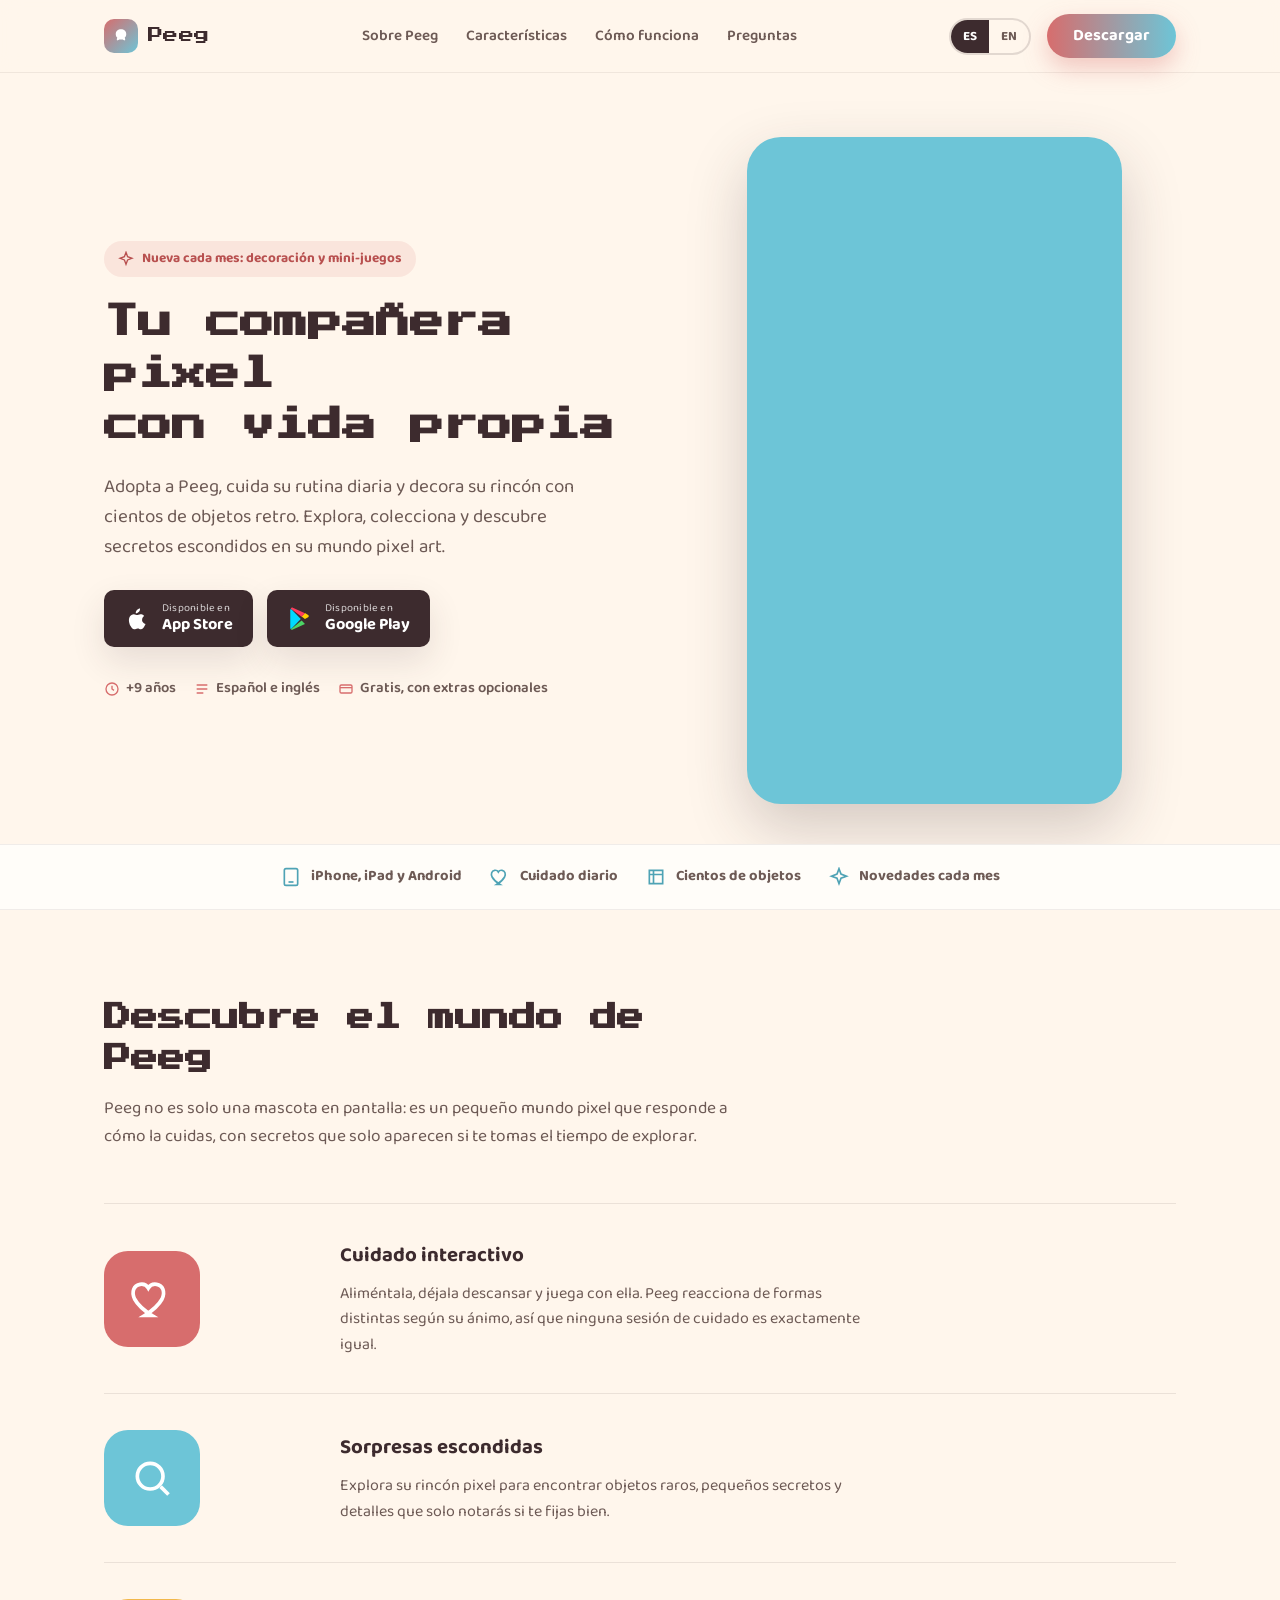
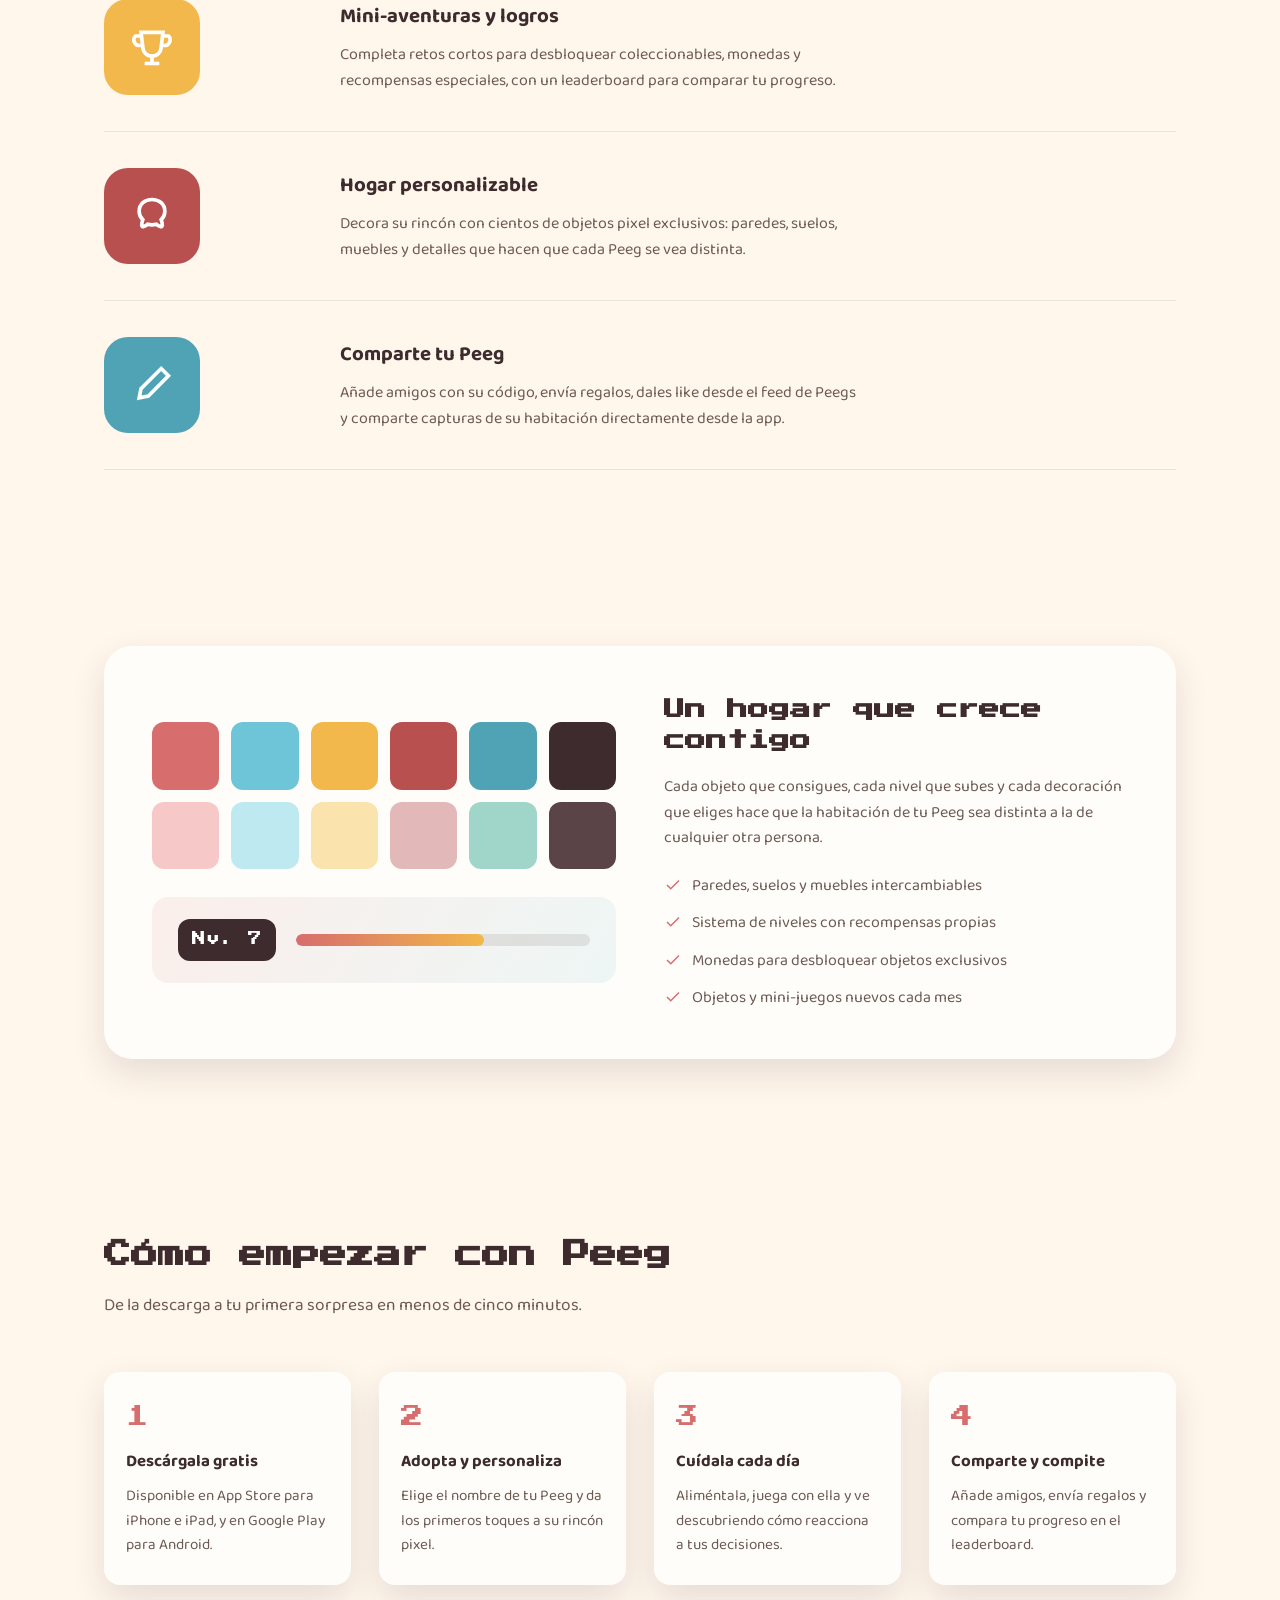
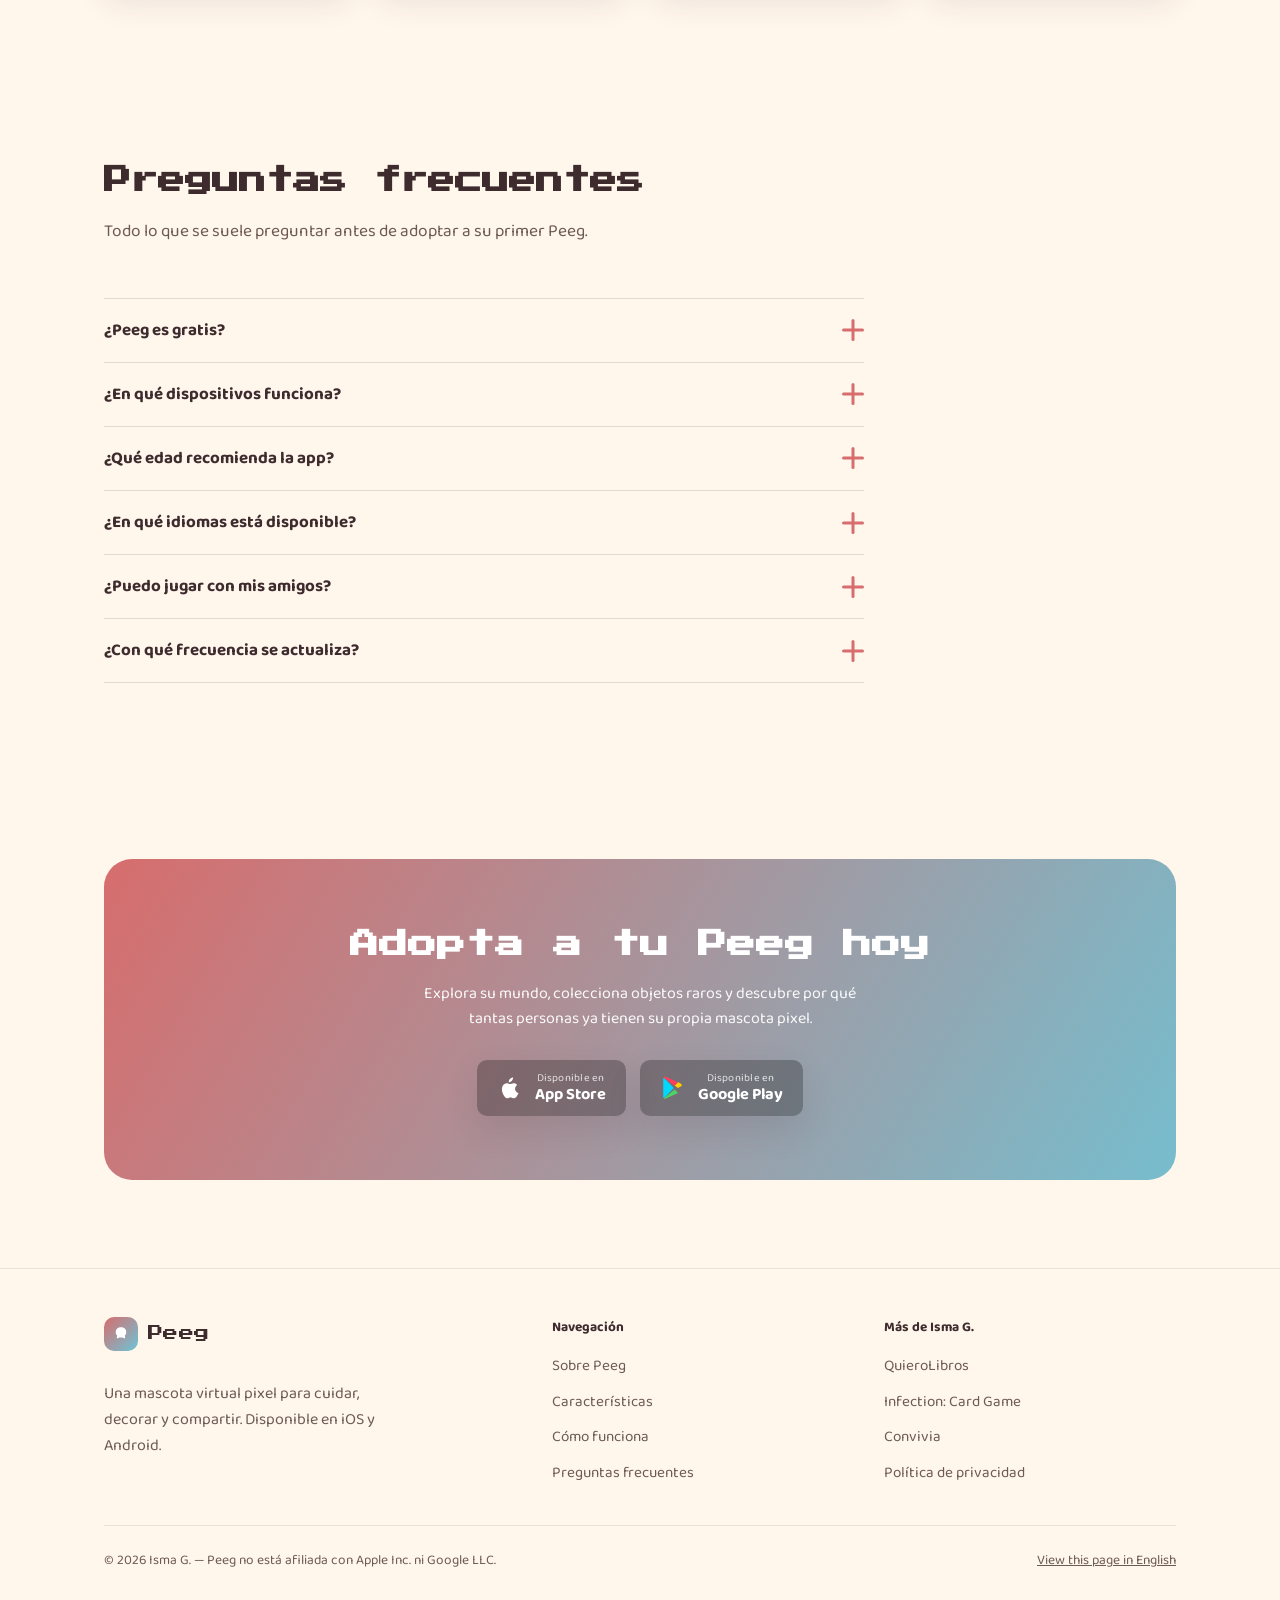
==== commit add1f683: "Actualizar visor de habitación de Peeg y corregir título en HTML" ====
--- a/index.html
+++ b/index.html
@@ -3,7 +3,7 @@
 <head>
 <meta charset="UTF-8" />
 <meta name="viewport" content="width=device-width, initial-scale=1.0" />
-<title>Peeg — Adopta tu mascota virtual pixel para iOS y Android</title>
+<title>Peeg - Adopta tu mascota virtual pixel para iOS y Android</title>
 <meta name="description" content="Peeg es una mascota virtual retro en pixel art. Aliméntala, decora su rincón y descubre sorpresas cada mes. Descarga gratis en App Store y Google Play." />
 <link rel="canonical" href="https://peeg.devcodelight.com/" />
 <link rel="alternate" hreflang="es" href="https://peeg.devcodelight.com/" />
@@ -114,15 +114,9 @@
       </div>
 
       <div class="hero-scene-wrap">
-        <div class="room-scene" role="img" aria-label="Escena de la habitación de Peeg con su mascota pixel">
-          <div class="scene-wall-pattern"></div>
-          <div class="scene-name-tag">PEEG</div>
-          <div class="scene-level"><span class="dot"></span> Nv. 7</div>
-          <div class="scene-shelf"></div>
-          <div class="scene-shelf right"></div>
-          <div class="scene-window"></div>
-          <img class="pixel-pet" src="assets/peeg-mascot.png" alt="Peeg" />
-          <div class="scene-like">❤ 128</div>
+        <div class="room-scene pet-viewer">
+          <iframe src="https://peeg.api.quierolibros.com/mascota/public/peeg-room/aleatorio?lang=es&notDownload=1" title="Visor de la habitación de Peeg" loading="lazy" allowfullscreen></iframe>
+          <div class="pet-viewer-clip" aria-hidden="true"></div>
         </div>
       </div>
     </div>
--- a/assets/style.css
+++ b/assets/style.css
@@ -403,6 +403,30 @@
   z-index: 5;
 }
 
+.room-scene.pet-viewer { width: min(375px, 100%); height: 667px; padding-top: 10px; aspect-ratio: auto; padding: 10px; box-sizing: border-box; background: var(--sky); transform: translateY(0px) !important; }
+.room-scene.pet-viewer iframe {
+  position: absolute;
+  inset: 0;
+  width: 100%;
+  height: 100%;
+  border: 0;
+  display: block;
+}
+.room-scene.pet-viewer .pet-viewer-clip { display: none; }
+@media (max-width: 480px) {
+  .room-scene.pet-viewer .pet-viewer-clip {
+    display: block;
+    position: absolute;
+    left: 0;
+    right: 0;
+    bottom: 0;
+    height: 20px;
+    background: var(--sky);
+    z-index: 2;
+    pointer-events: none;
+  }
+}
+
 .pixel-pet {
   position: absolute;
   left: 50%; bottom: 22%;
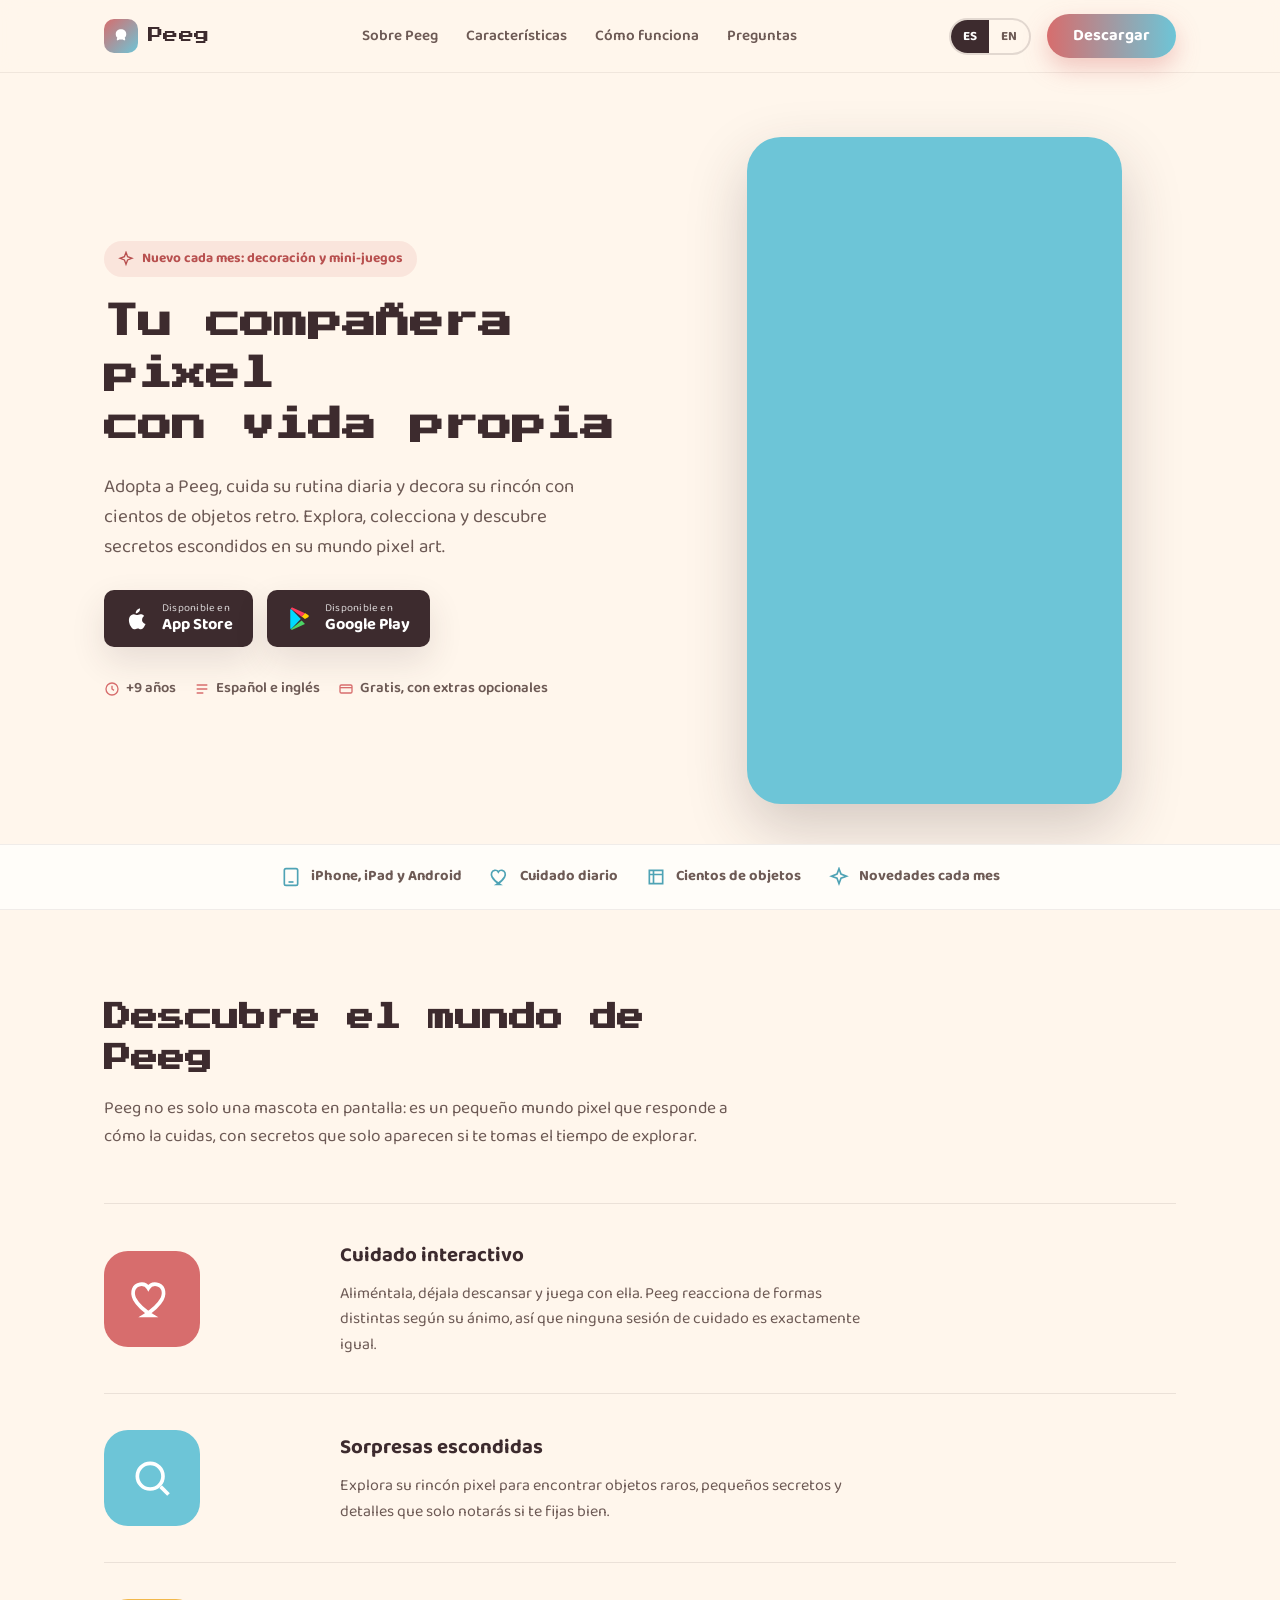
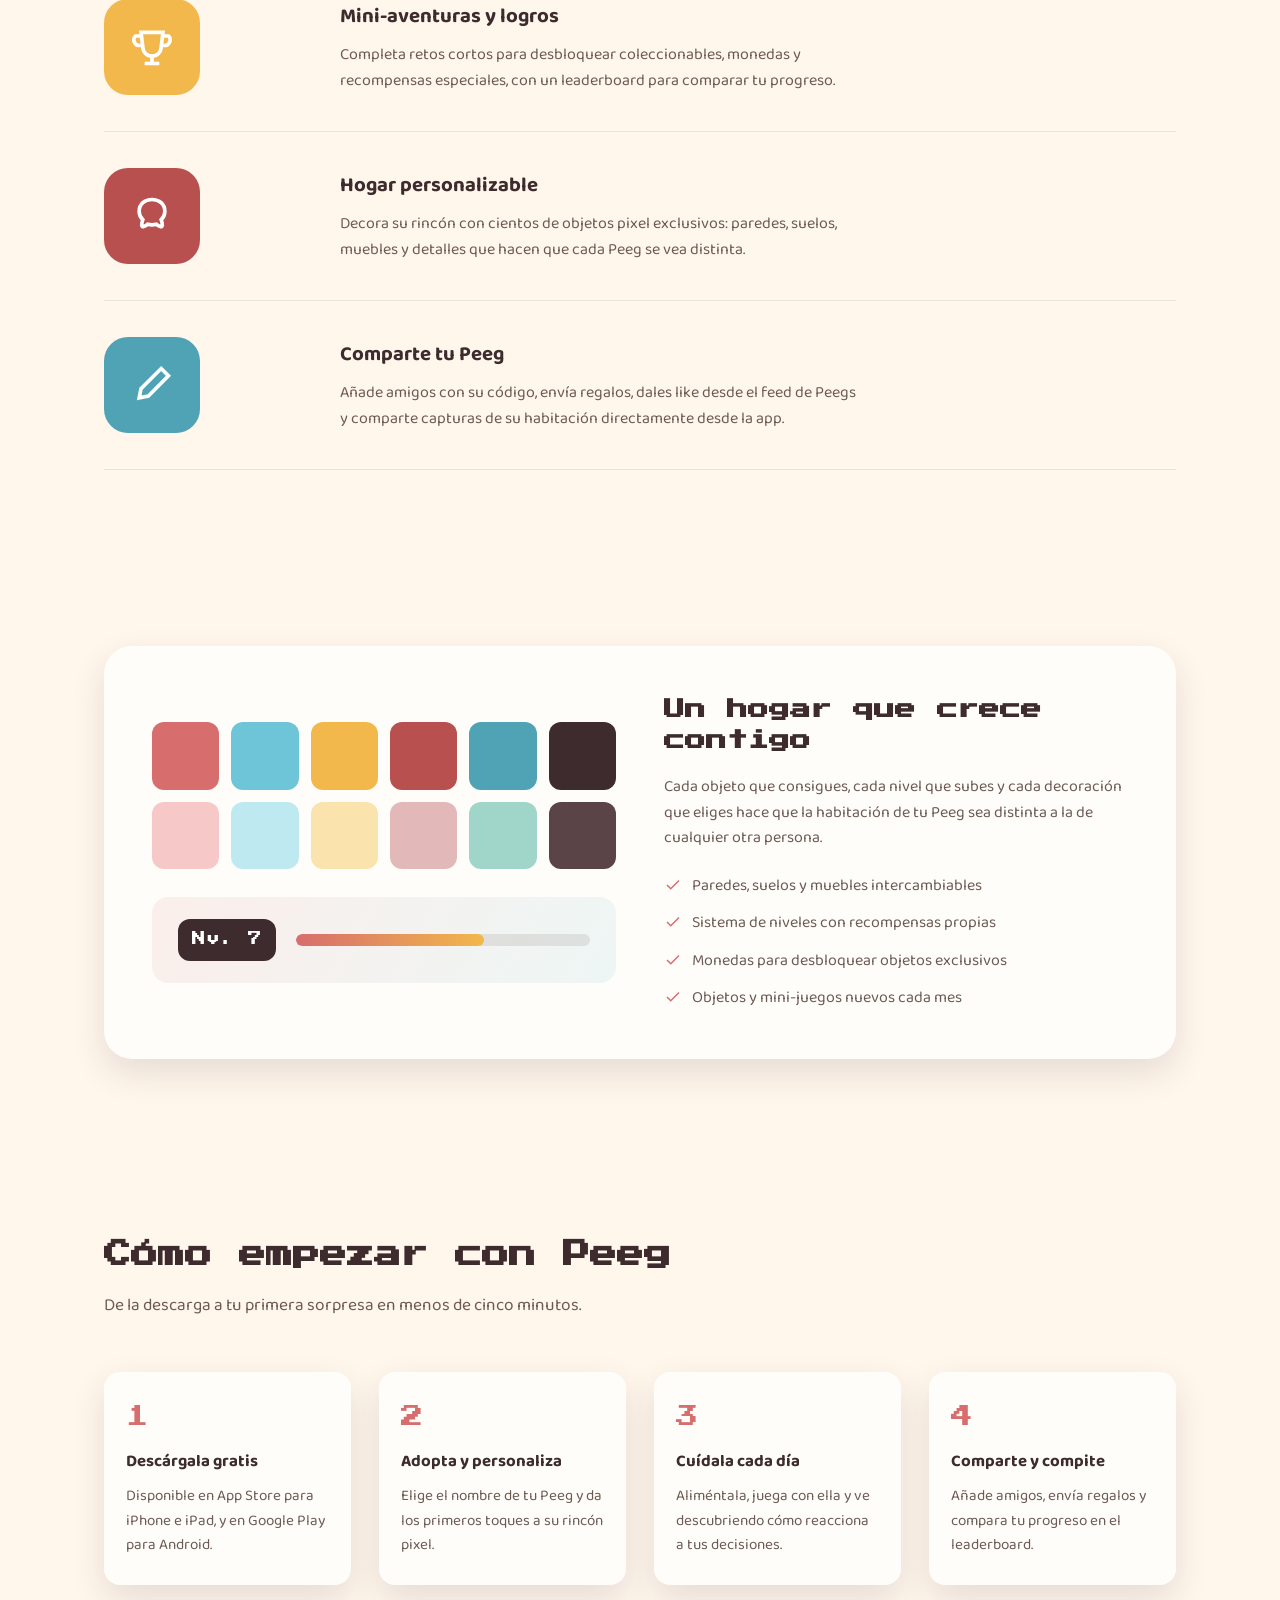
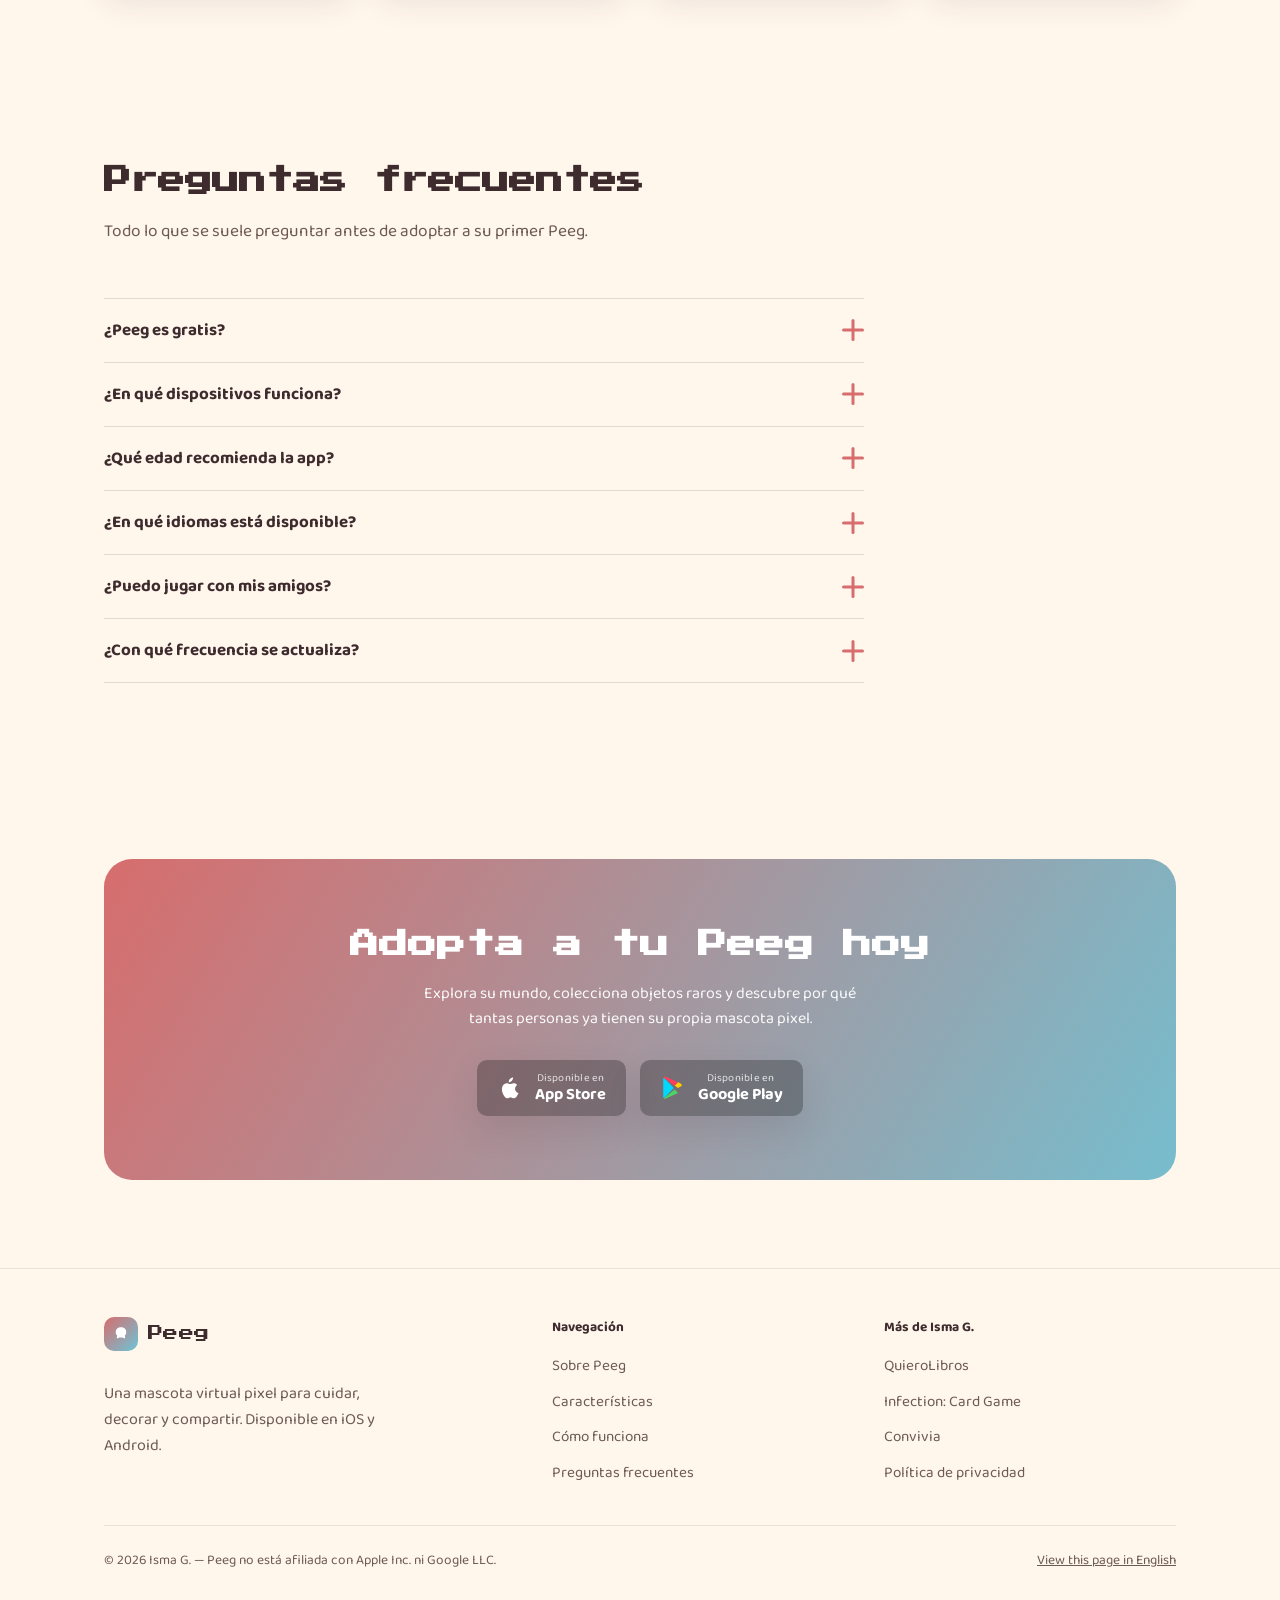
==== commit b12163c1: "Agregar nuevas variables CSS para el tema oscuro y corregir un error tipográfico en el texto de la p" ====
--- a/index.html
+++ b/index.html
@@ -13,7 +13,7 @@
 <link rel="icon" type="image/svg+xml" href="assets/favicon.ico" />
 <link rel="icon" type="image/png" sizes="32x32" href="assets/favicon-32.png" />
 <link rel="apple-touch-icon" href="assets/apple-touch-icon.png" />
-<link rel="stylesheet" href="assets/style.css" />
+<link rel="stylesheet" href="assets/style.css?a=1.0.0" />
 
 <meta property="og:type" content="website" />
 <meta property="og:site_name" content="Peeg" />
@@ -90,7 +90,7 @@
       <div>
         <span class="eyebrow-tag">
           <svg viewBox="0 0 24 24" fill="none" stroke="currentColor" stroke-width="2"><path d="M12 2l2.4 6.5L21 11l-6.6 2.5L12 20l-2.4-6.5L3 11l6.6-2.5L12 2Z"/></svg>
-          Nueva cada mes: decoración y mini-juegos
+          Nuevo cada mes: decoración y mini-juegos
         </span>
         <h1>Tu compañera pixel<br>con vida propia</h1>
         <p class="hero-lede">Adopta a Peeg, cuida su rutina diaria y decora su rincón con cientos de objetos retro. Explora, colecciona y descubre secretos escondidos en su mundo pixel art.</p>
@@ -116,7 +116,6 @@
       <div class="hero-scene-wrap">
         <div class="room-scene pet-viewer">
           <iframe src="https://peeg.api.quierolibros.com/mascota/public/peeg-room/aleatorio?lang=es&notDownload=1" title="Visor de la habitación de Peeg" loading="lazy" allowfullscreen></iframe>
-          <div class="pet-viewer-clip" aria-hidden="true"></div>
         </div>
       </div>
     </div>
--- a/assets/style.css
+++ b/assets/style.css
@@ -27,6 +27,35 @@
   --radius-sm: 10px;
 
   --shadow-soft: 0 14px 34px rgba(61, 43, 46, 0.12);
+
+  --line: rgba(61, 43, 46, 0.08);
+  --line-strong: rgba(61, 43, 46, 0.14);
+  --border-soft: rgba(61, 43, 46, 0.1);
+  --header-bg: rgba(255, 246, 236, 0.86);
+  --tag-bg: rgba(215, 109, 109, 0.12);
+  --ghost-border: rgba(61, 43, 46, 0.18);
+  --scene-shadow: rgba(61, 43, 46, 0.22);
+}
+
+[data-theme="dark"] {
+  --cream: #171114;
+  --paper: #211a1d;
+  --sand: #2c2326;
+  --ink: #f2e8e0;
+  --ink-soft: #b8a79f;
+  --coral-dark: #e89b9b;
+  --sky-dark: #8ed4e6;
+  --gold: #f5c76e;
+
+  --shadow-soft: 0 14px 34px rgba(0, 0, 0, 0.45);
+
+  --line: rgba(242, 232, 224, 0.1);
+  --line-strong: rgba(242, 232, 224, 0.16);
+  --border-soft: rgba(242, 232, 224, 0.12);
+  --header-bg: rgba(23, 17, 20, 0.86);
+  --tag-bg: rgba(215, 109, 109, 0.2);
+  --ghost-border: rgba(242, 232, 224, 0.25);
+  --scene-shadow: rgba(0, 0, 0, 0.5);
 }
 
 * { box-sizing: border-box; }
@@ -412,18 +441,9 @@
   border: 0;
   display: block;
 }
-.room-scene.pet-viewer .pet-viewer-clip { display: none; }
 @media (max-width: 480px) {
-  .room-scene.pet-viewer .pet-viewer-clip {
-    display: block;
-    position: absolute;
-    left: 0;
-    right: 0;
-    bottom: 0;
-    height: 20px;
-    background: var(--sky);
-    z-index: 2;
-    pointer-events: none;
+  .room-scene.pet-viewer iframe {
+    top: -20px;
   }
 }
 
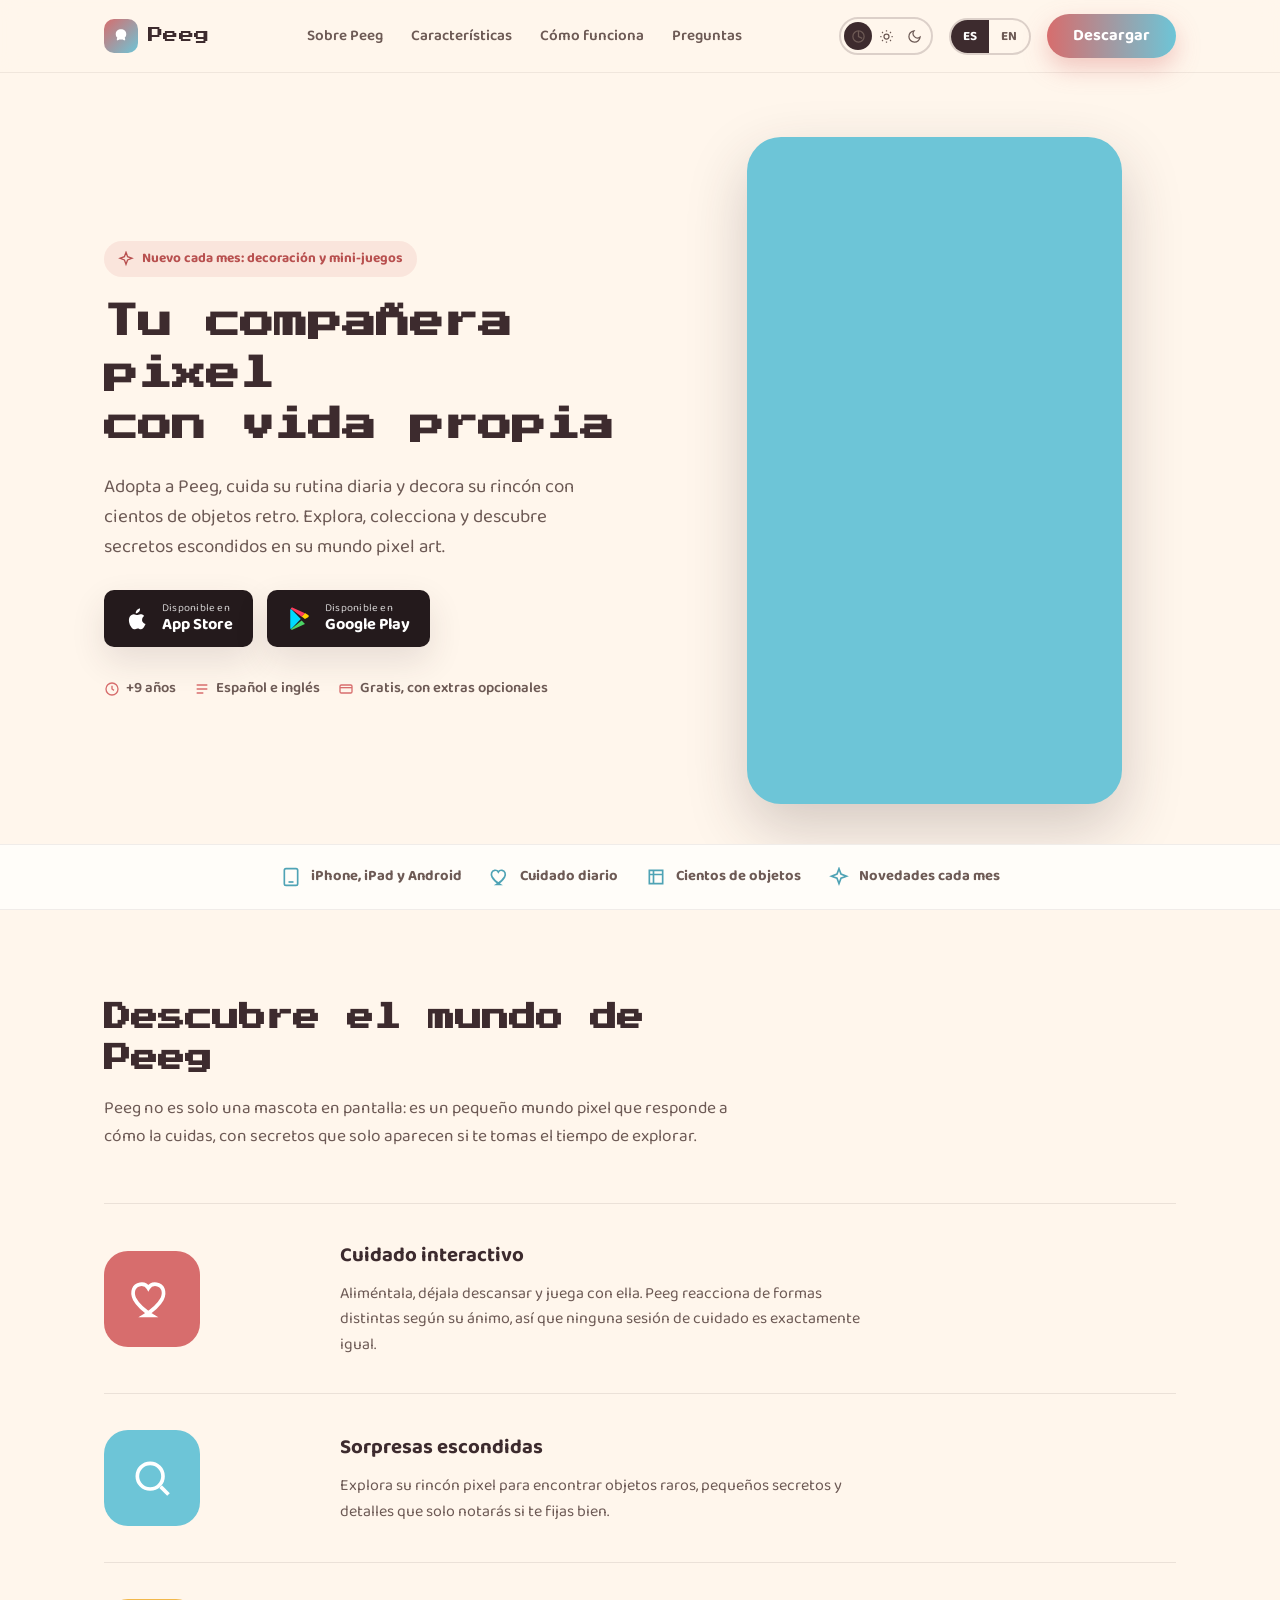
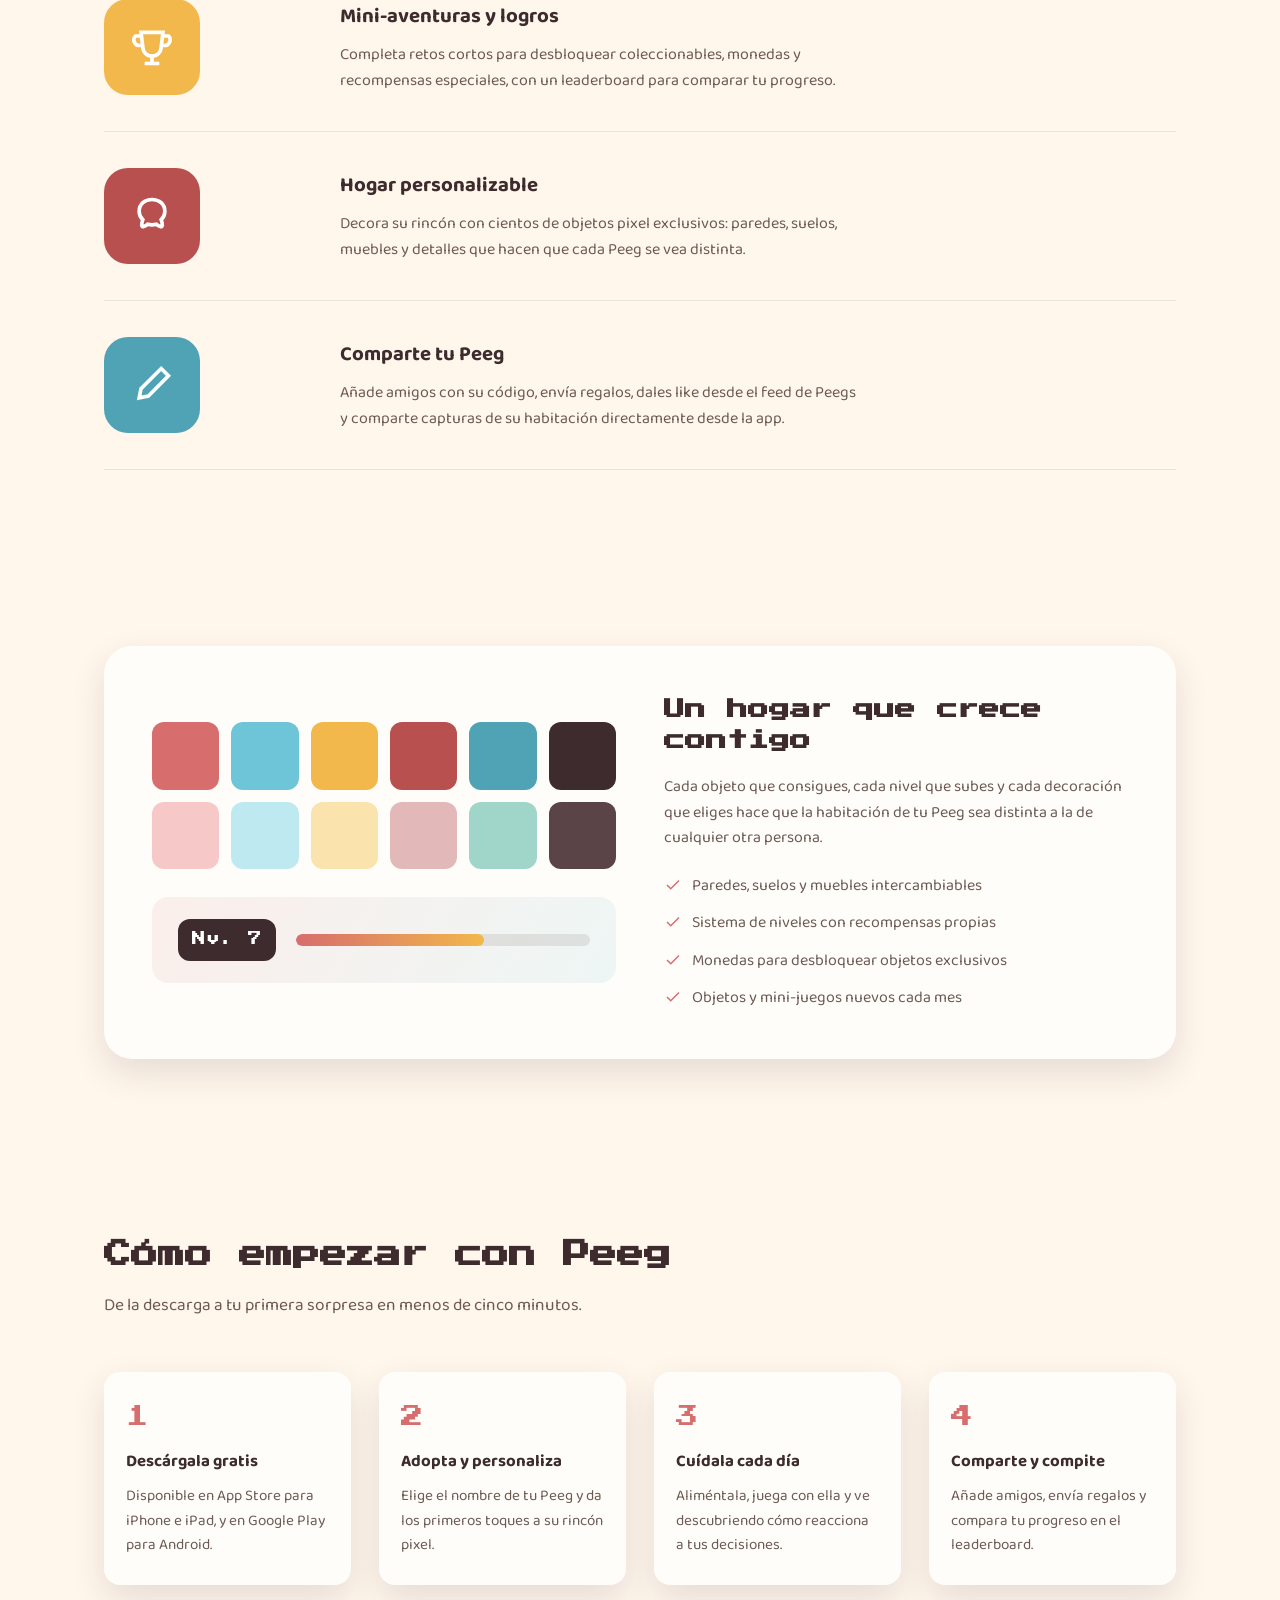
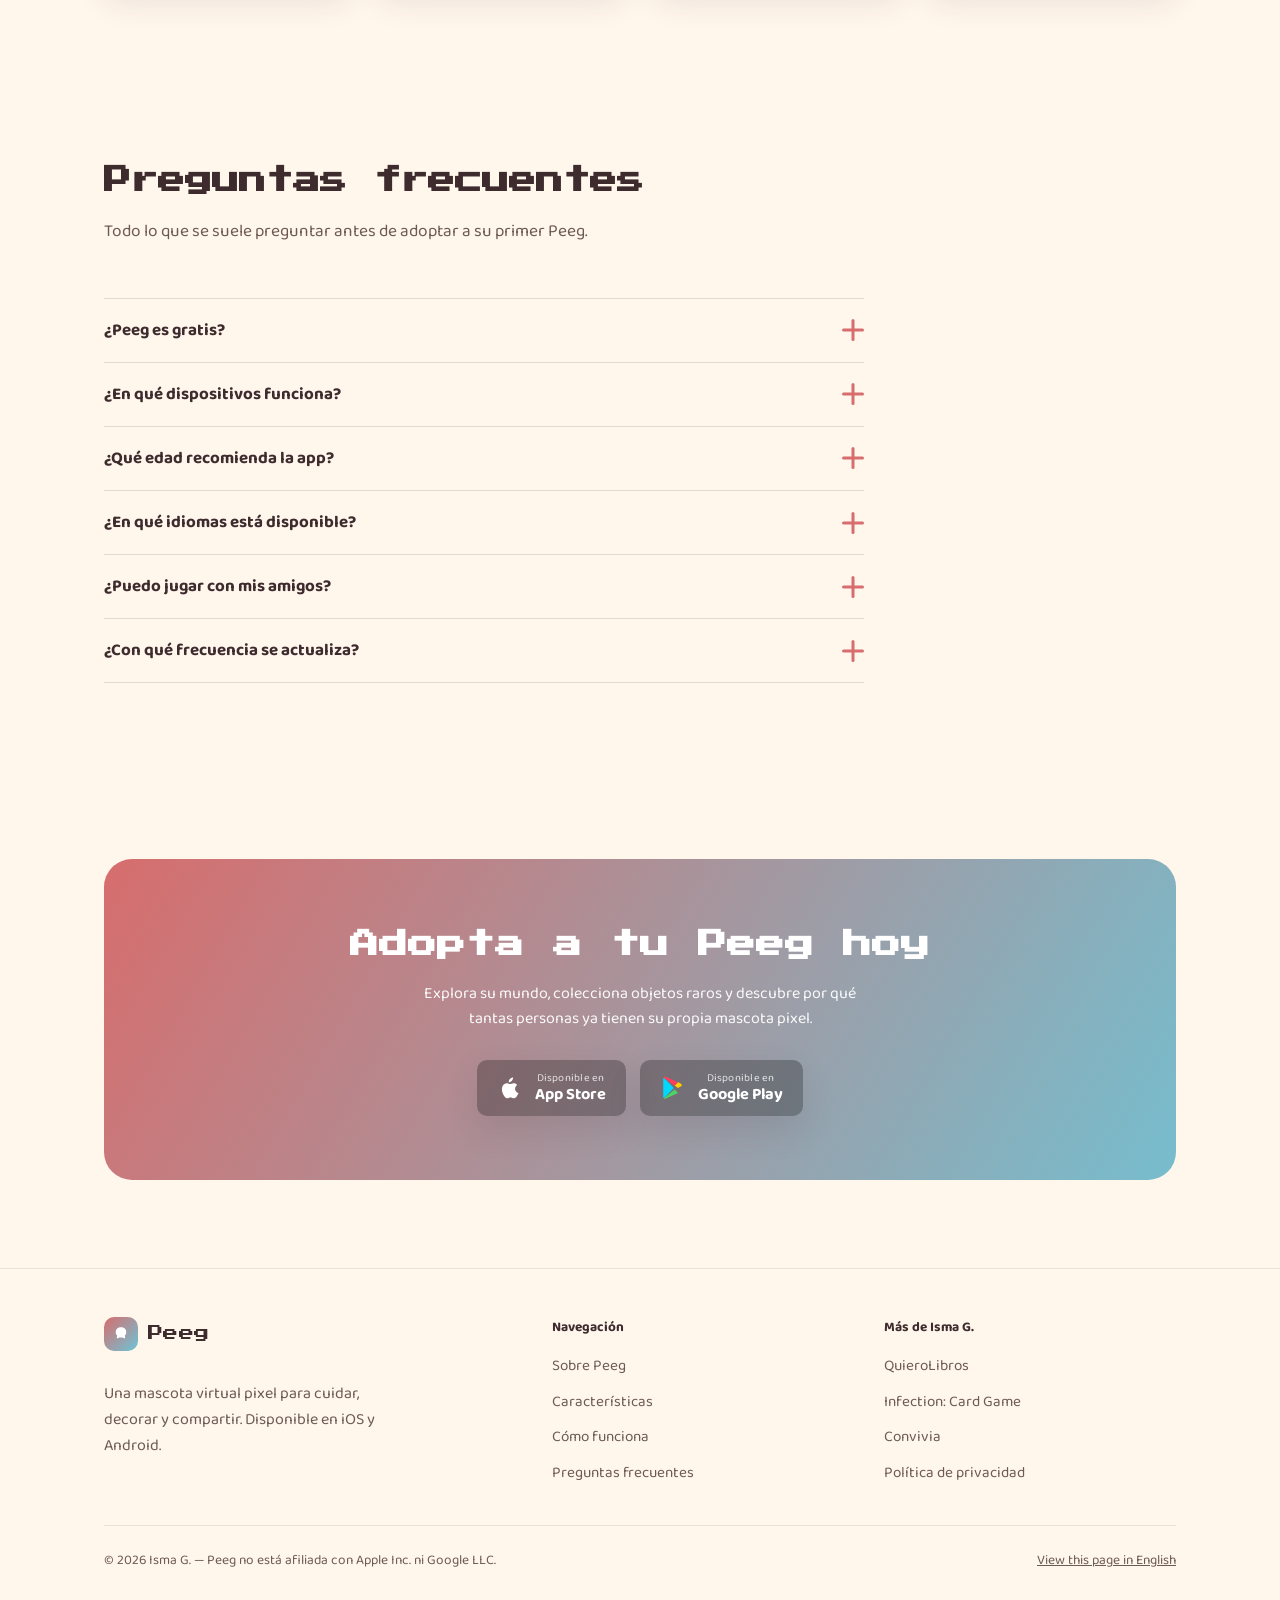
==== commit 92d1b77b: "Agregar funcionalidad de cambio de tema y mejorar la accesibilidad en la navegación" ====
--- a/index.html
+++ b/index.html
@@ -29,7 +29,8 @@
 <meta name="twitter:title" content="Peeg — Adopta tu mascota virtual pixel" />
 <meta name="twitter:description" content="Una mascota retro en pixel art con vida propia. Cuídala, decórala y descubre una sorpresa nueva cada mes." />
 <meta name="twitter:image" content="https://peeg.devcodelight.com/assets/og-image.png" />
-<meta name="theme-color" content="#fff6ec" />
+<meta name="theme-color" content="#fff6ec" media="(prefers-color-scheme: light)" />
+<meta name="theme-color" content="#171114" media="(prefers-color-scheme: dark)" />
 <meta name="robots" content="index, follow" />
 
 <script type="application/ld+json">
@@ -70,6 +71,18 @@
       <li><a href="#faq">Preguntas</a></li>
     </ul>
     <div class="nav-right">
+      <div class="theme-toggle" data-active="auto" role="group" aria-label="Tema de la página">
+        <span class="theme-thumb" aria-hidden="true"></span>
+        <button type="button" class="theme-option" data-value="auto" title="Seguir el sistema" aria-label="Tema automático" aria-pressed="true">
+          <svg viewBox="0 0 24 24" fill="none" stroke="currentColor" stroke-width="2"><circle cx="12" cy="12" r="9"/><path d="M12 3v9l6 3"/></svg>
+        </button>
+        <button type="button" class="theme-option" data-value="light" title="Modo claro" aria-label="Modo claro" aria-pressed="false">
+          <svg viewBox="0 0 24 24" fill="none" stroke="currentColor" stroke-width="2"><circle cx="12" cy="12" r="4"/><path d="M12 2v2M12 20v2M4.9 4.9l1.4 1.4M17.7 17.7l1.4 1.4M2 12h2M20 12h2M4.9 19.1l1.4-1.4M17.7 6.3l1.4-1.4"/></svg>
+        </button>
+        <button type="button" class="theme-option" data-value="dark" title="Modo oscuro" aria-label="Modo oscuro" aria-pressed="false">
+          <svg viewBox="0 0 24 24" fill="none" stroke="currentColor" stroke-width="2"><path d="M21 12.8A9 9 0 1 1 11.2 3a7 7 0 0 0 9.8 9.8Z"/></svg>
+        </button>
+      </div>
       <div class="lang-switch">
         <a href="index.html" aria-current="true">ES</a>
         <a href="en/index.html">EN</a>
--- a/assets/style.css
+++ b/assets/style.css
@@ -138,7 +138,7 @@
 .btn-ghost {
   background: transparent;
   color: var(--ink);
-  border: 2px solid rgba(61, 43, 46, 0.18);
+  border: 2px solid var(--ghost-border);
 }
 .btn-ghost:hover { border-color: var(--coral); color: var(--coral-dark); }
 
@@ -153,7 +153,7 @@
   display: inline-flex;
   align-items: center;
   gap: 12px;
-  background: var(--ink);
+  background: #241a1c;
   color: #fff;
   padding: 12px 20px;
   border-radius: var(--radius-sm);
@@ -161,7 +161,7 @@
   box-shadow: var(--shadow-soft);
   transition: transform 0.15s ease, background 0.15s ease;
 }
-.store-badge:hover { transform: translateY(-2px); background: #2c1f21; }
+.store-badge:hover { transform: translateY(-2px); background: #35272a; }
 .store-badge svg { width: 26px; height: 26px; flex-shrink: 0; }
 .store-badge .badge-text { display: flex; flex-direction: column; line-height: 1.2; }
 .store-badge .badge-text small { font-size: 0.68rem; opacity: 0.8; letter-spacing: 0.02em; }
@@ -175,9 +175,9 @@
   position: sticky;
   top: 0;
   z-index: 100;
-  background: rgba(255, 246, 236, 0.86);
+  background: var(--header-bg);
   backdrop-filter: blur(10px);
-  border-bottom: 1px solid rgba(61, 43, 46, 0.08);
+  border-bottom: 1px solid var(--line);
 }
 
 .nav {
@@ -231,7 +231,7 @@
 
 .lang-switch {
   display: inline-flex;
-  border: 2px solid rgba(61, 43, 46, 0.15);
+  border: 2px solid var(--ghost-border);
   border-radius: 999px;
   overflow: hidden;
   font-size: 0.82rem;
@@ -246,6 +246,48 @@
   background: var(--ink);
   color: #fff;
 }
+
+.theme-toggle {
+  position: relative;
+  display: inline-flex;
+  border: 2px solid var(--ghost-border);
+  border-radius: 999px;
+  background: transparent;
+  padding: 3px;
+}
+.theme-option {
+  position: relative;
+  z-index: 1;
+  width: 28px;
+  height: 28px;
+  display: inline-flex;
+  align-items: center;
+  justify-content: center;
+  border: none;
+  background: transparent;
+  border-radius: 50%;
+  cursor: pointer;
+  color: var(--ink-soft);
+  transition: color 0.15s ease;
+}
+.theme-option:hover { color: var(--coral-dark); }
+.theme-option svg { width: 15px; height: 15px; }
+.theme-thumb {
+  position: absolute;
+  z-index: 0;
+  top: 3px;
+  left: 3px;
+  width: 28px;
+  height: 28px;
+  background: var(--ink);
+  border-radius: 50%;
+  transition: transform 0.18s ease;
+}
+.theme-toggle[data-active="light"] .theme-thumb { transform: translateX(32px); }
+.theme-toggle[data-active="dark"] .theme-thumb { transform: translateX(64px); }
+.theme-toggle .theme-option[data-value="auto"] { color: var(--ink-soft); }
+.theme-toggle[data-active="light"] .theme-option[data-value="light"],
+.theme-toggle[data-active="dark"] .theme-option[data-value="dark"] { color: #fff; }
 
 .nav-toggle {
   display: none;
@@ -299,7 +341,7 @@
   display: inline-flex;
   align-items: center;
   gap: 8px;
-  background: rgba(215, 109, 109, 0.12);
+  background: var(--tag-bg);
   color: var(--coral-dark);
   font-weight: 700;
   font-size: 0.85rem;
@@ -349,7 +391,7 @@
   aspect-ratio: 9 / 14;
   border-radius: 34px;
   overflow: hidden;
-  box-shadow: 0 24px 60px rgba(61, 43, 46, 0.22);
+  box-shadow: 0 24px 60px var(--scene-shadow);
   background: linear-gradient(180deg, var(--sky) 0%, var(--sky) 52%, var(--sand) 52%, var(--sand) 100%);
 }
 
@@ -440,11 +482,6 @@
   height: 100%;
   border: 0;
   display: block;
-}
-@media (max-width: 480px) {
-  .room-scene.pet-viewer iframe {
-    top: -20px;
-  }
 }
 
 .pixel-pet {
@@ -489,8 +526,8 @@
    ========================= */
 
 .info-strip {
-  border-top: 1px solid rgba(61,43,46,0.08);
-  border-bottom: 1px solid rgba(61,43,46,0.08);
+  border-top: 1px solid var(--line);
+  border-bottom: 1px solid var(--line);
   background: var(--paper);
 }
 .info-strip .container {
@@ -542,9 +579,9 @@
   gap: 36px;
   align-items: center;
   padding-block: 36px;
-  border-top: 1px solid rgba(61, 43, 46, 0.1);
-}
-.feature-row:last-child { border-bottom: 1px solid rgba(61, 43, 46, 0.1); }
+  border-top: 1px solid var(--border-soft);
+}
+.feature-row:last-child { border-bottom: 1px solid var(--border-soft); }
 
 .feature-icon {
   width: 96px; height: 96px;
@@ -668,7 +705,7 @@
   flex: 1;
   height: 12px;
   border-radius: 999px;
-  background: rgba(61,43,46,0.1);
+  background: var(--border-soft);
   overflow: hidden;
 }
 .progress-bar span {
@@ -685,10 +722,10 @@
 
 .faq { max-width: 760px; }
 .faq details {
-  border-top: 1px solid rgba(61,43,46,0.14);
+  border-top: 1px solid var(--line-strong);
   padding-block: 18px;
 }
-.faq details:last-child { border-bottom: 1px solid rgba(61,43,46,0.14); }
+.faq details:last-child {   border-bottom: 1px solid var(--line-strong); }
 .faq summary {
   cursor: pointer;
   font-weight: 700;
@@ -756,7 +793,7 @@
    ========================= */
 
 .site-footer {
-  border-top: 1px solid rgba(61,43,46,0.1);
+  border-top: 1px solid var(--border-soft);
   padding-block: 48px 32px;
 }
 .footer-grid {
@@ -779,7 +816,7 @@
 .footer-bottom {
   margin-top: 40px;
   padding-top: 24px;
-  border-top: 1px solid rgba(61,43,46,0.1);
+  border-top: 1px solid var(--border-soft);
   display: flex;
   flex-wrap: wrap;
   gap: 12px;
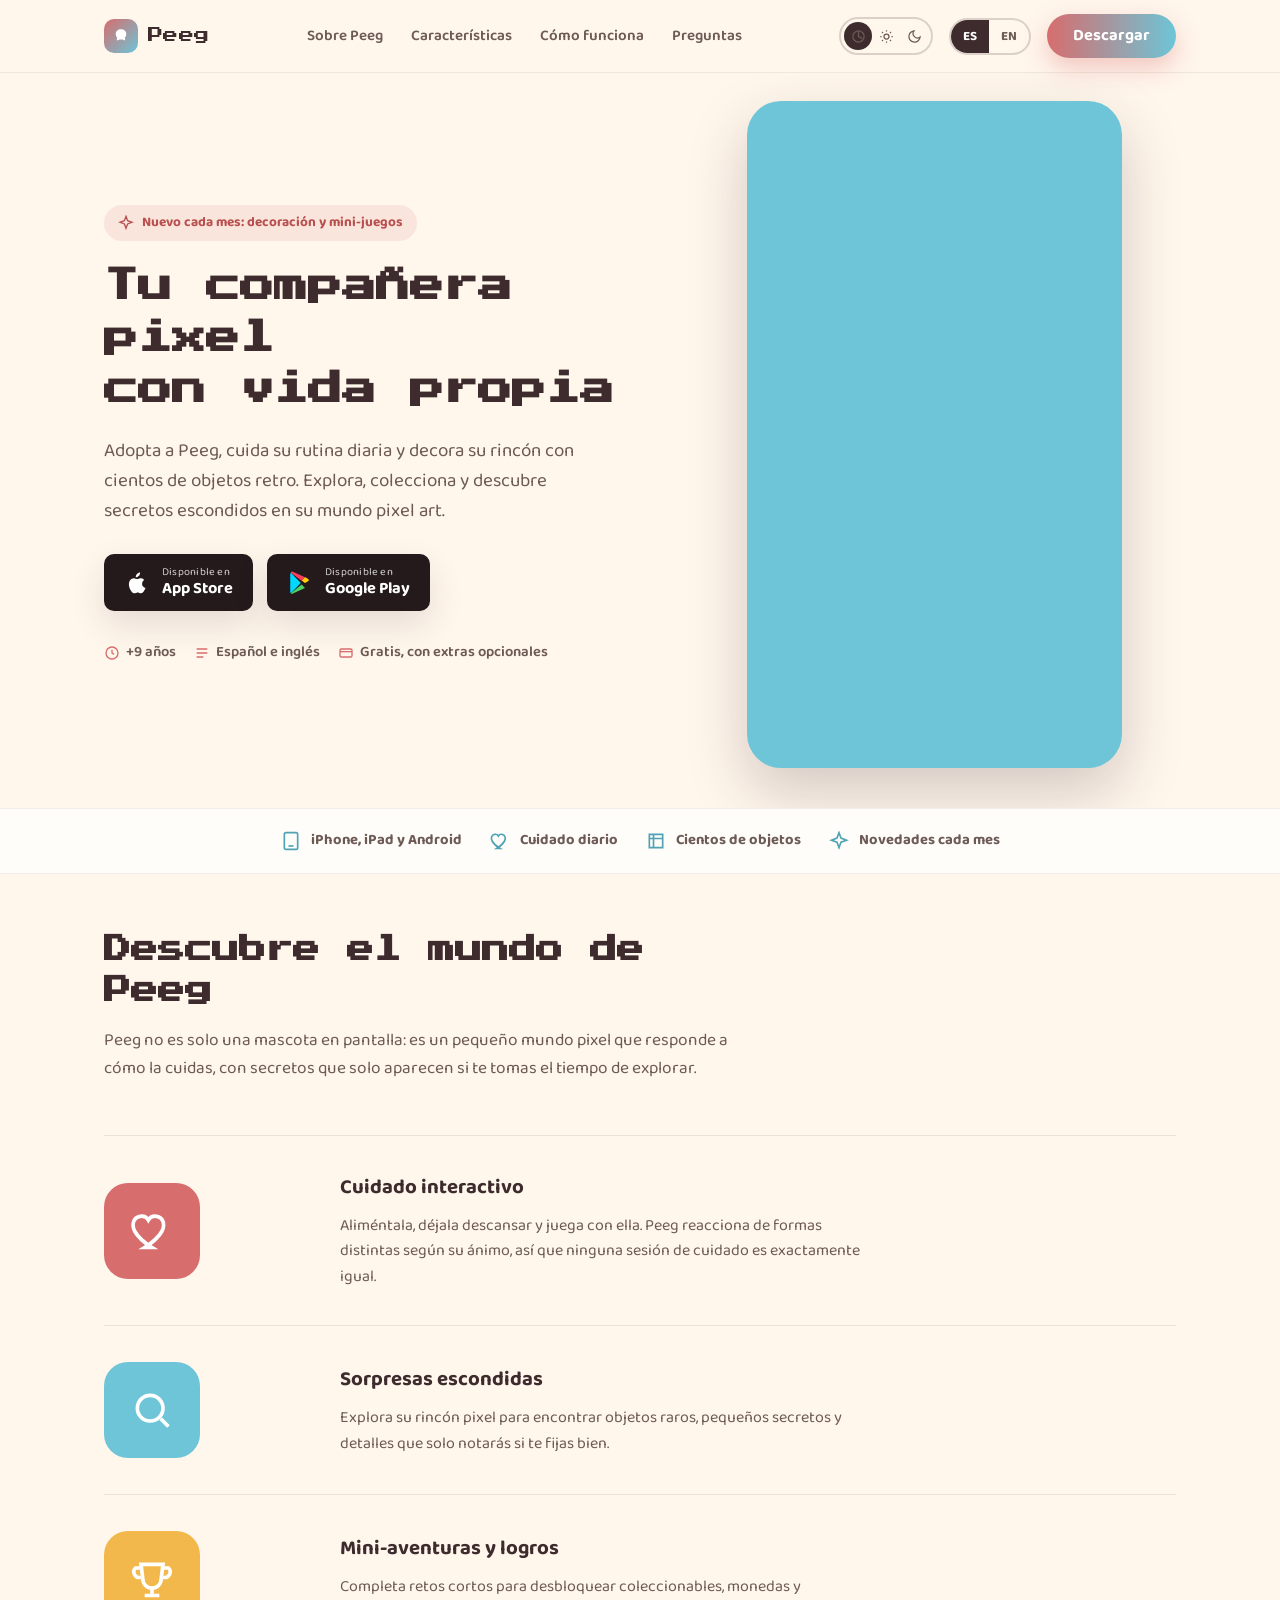
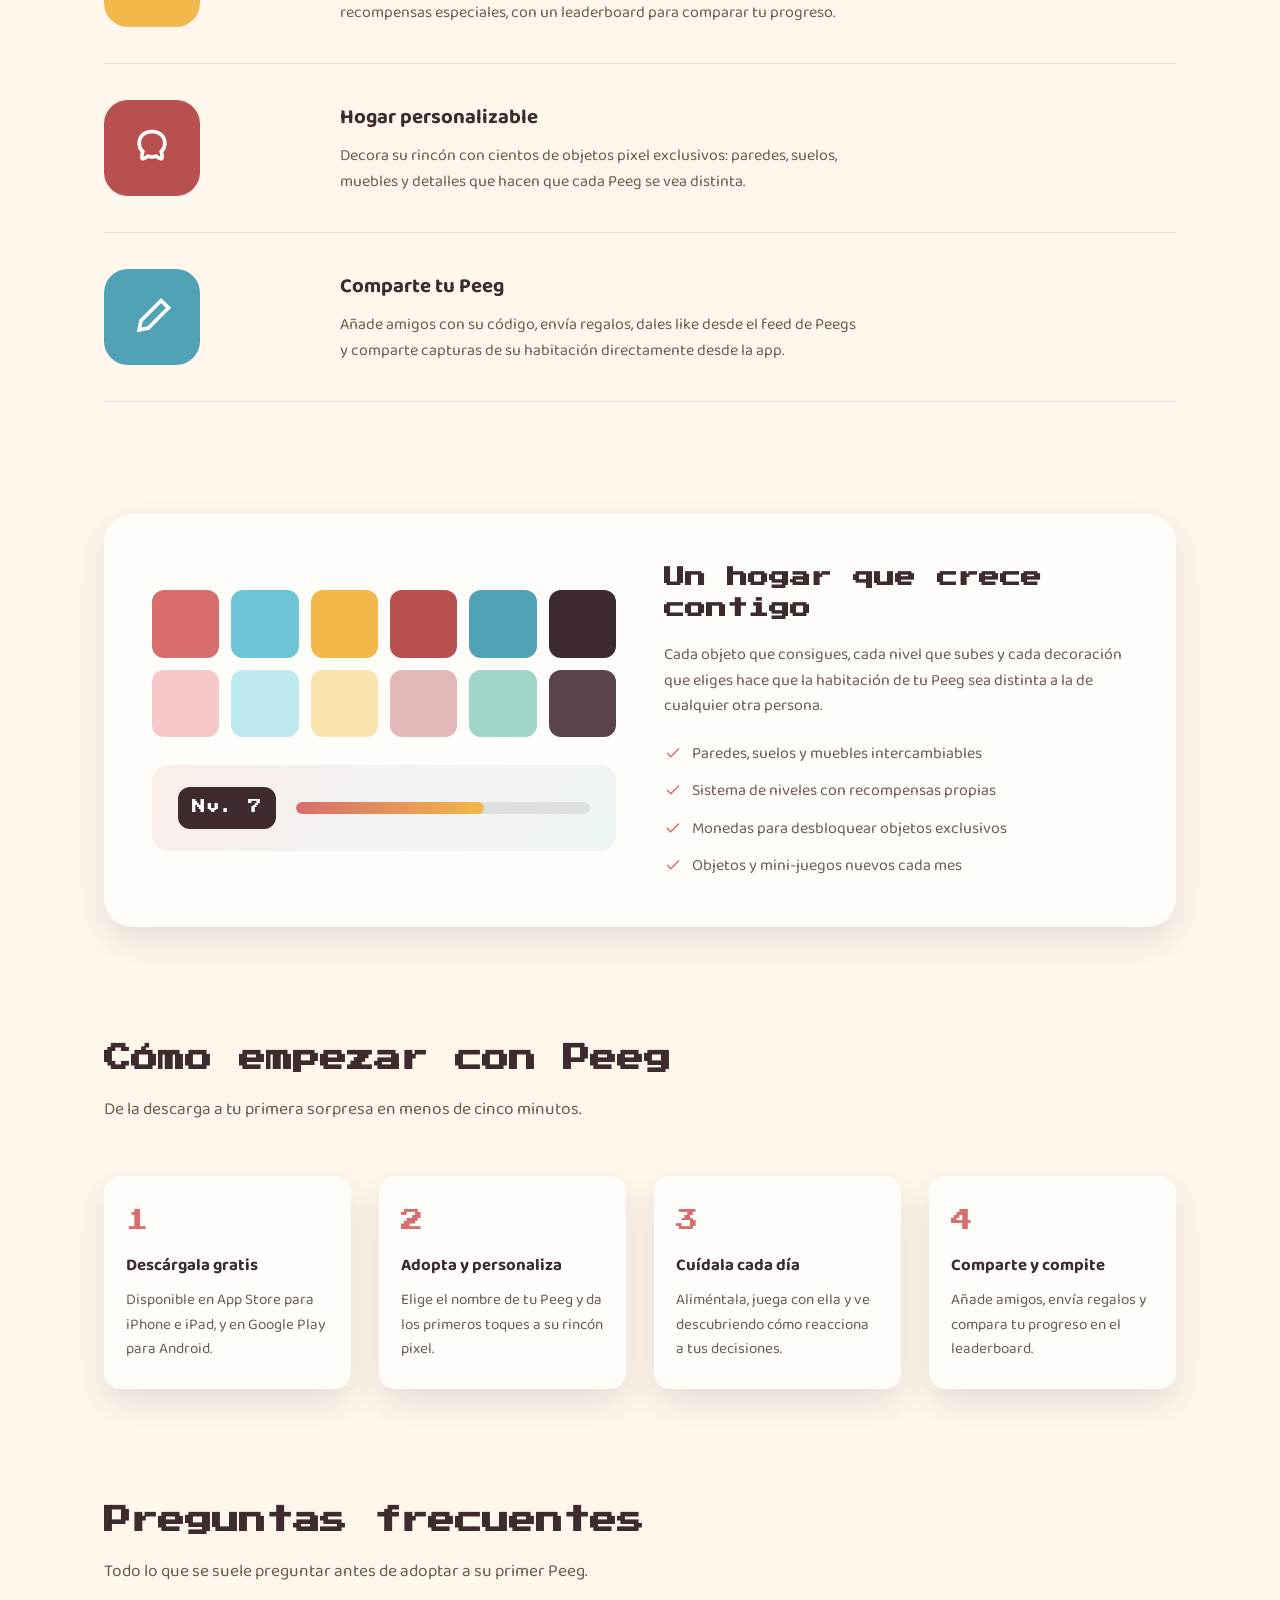
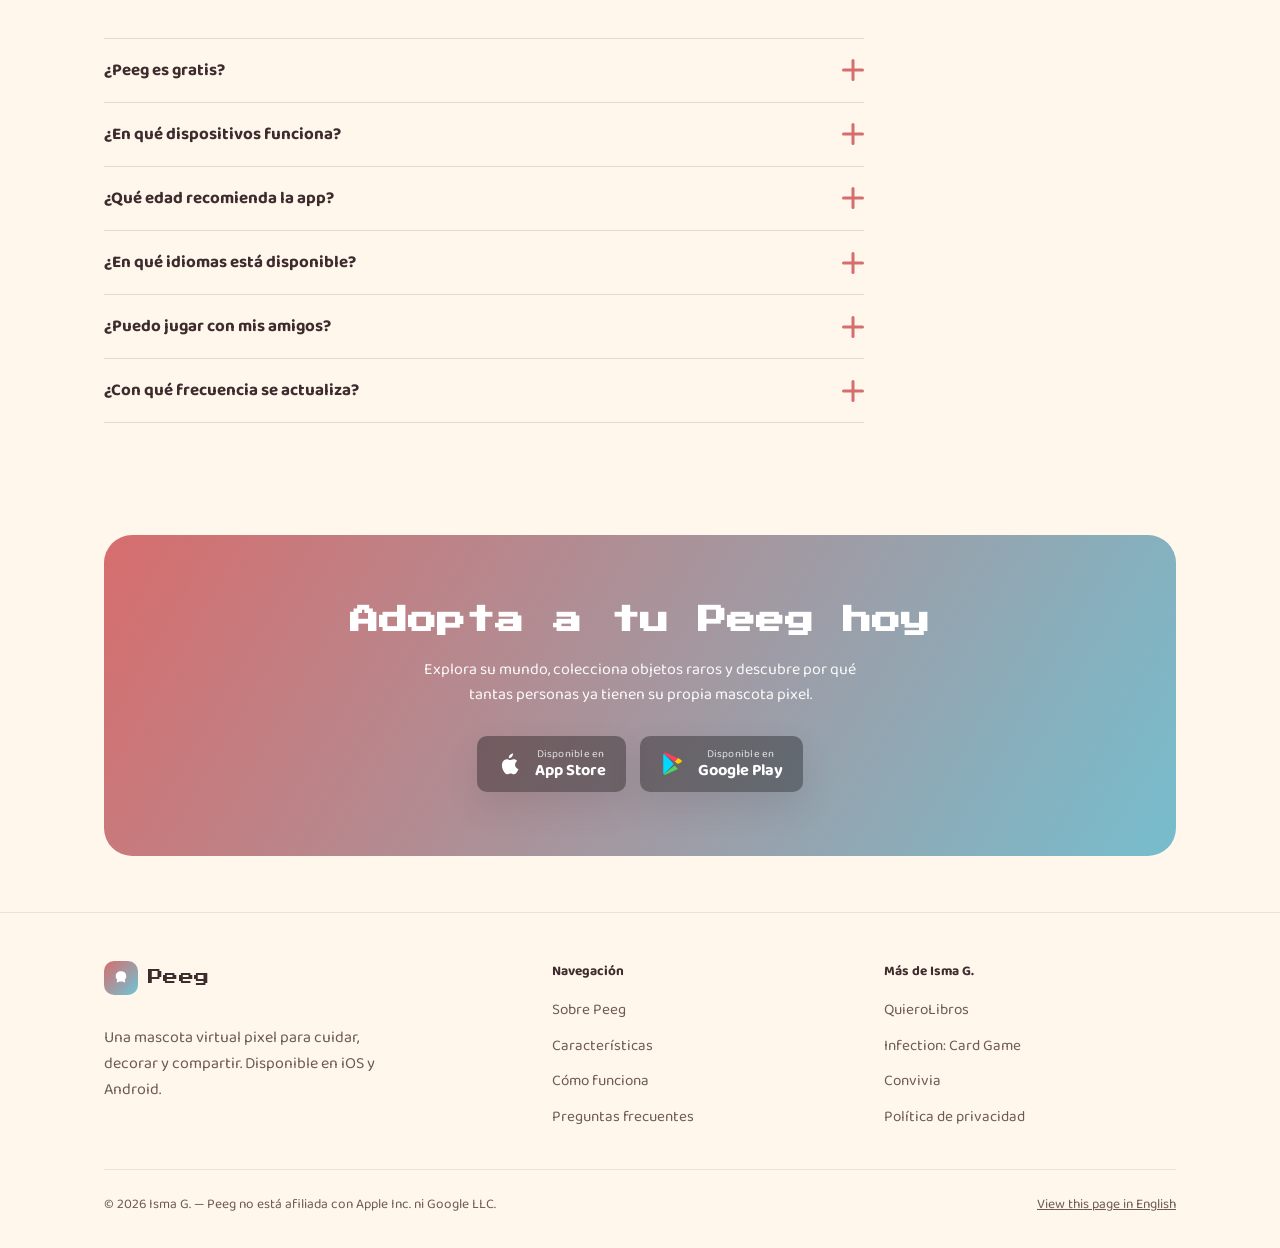
==== commit 4d0349a7: "Actualizar versión de la hoja de estilos a 1.0.1" ====
--- a/index.html
+++ b/index.html
@@ -13,7 +13,7 @@
 <link rel="icon" type="image/svg+xml" href="assets/favicon.ico" />
 <link rel="icon" type="image/png" sizes="32x32" href="assets/favicon-32.png" />
 <link rel="apple-touch-icon" href="assets/apple-touch-icon.png" />
-<link rel="stylesheet" href="assets/style.css?a=1.0.0" />
+<link rel="stylesheet" href="assets/style.css?a=1.0.1" />
 
 <meta property="og:type" content="website" />
 <meta property="og:site_name" content="Peeg" />
--- a/assets/style.css
+++ b/assets/style.css
@@ -322,7 +322,7 @@
 .hero {
   position: relative;
   overflow: hidden;
-  padding-block: 64px 40px;
+  padding-block: 28px 40px;
 }
 
 .hero-grid {
@@ -551,7 +551,7 @@
    Section shell
    ========================= */
 
-section { padding-block: 88px; }
+section { padding-block: 56px; }
 
 .section-head {
   max-width: 640px;
@@ -785,8 +785,8 @@
 }
 .cta-band p { max-width: 50ch; margin: 0 auto 8px; opacity: 0.95; }
 .cta-band .store-badges { justify-content: center; }
-.cta-band .store-badge { background: rgba(0,0,0,0.28); }
-.cta-band .store-badge:hover { background: rgba(0,0,0,0.4); }
+.cta-band .store-badge { background: rgba(0, 0, 0, 0.35); }
+.cta-band .store-badge:hover { background: rgba(0, 0, 0, 0.5); }
 
 /* =========================
    Footer
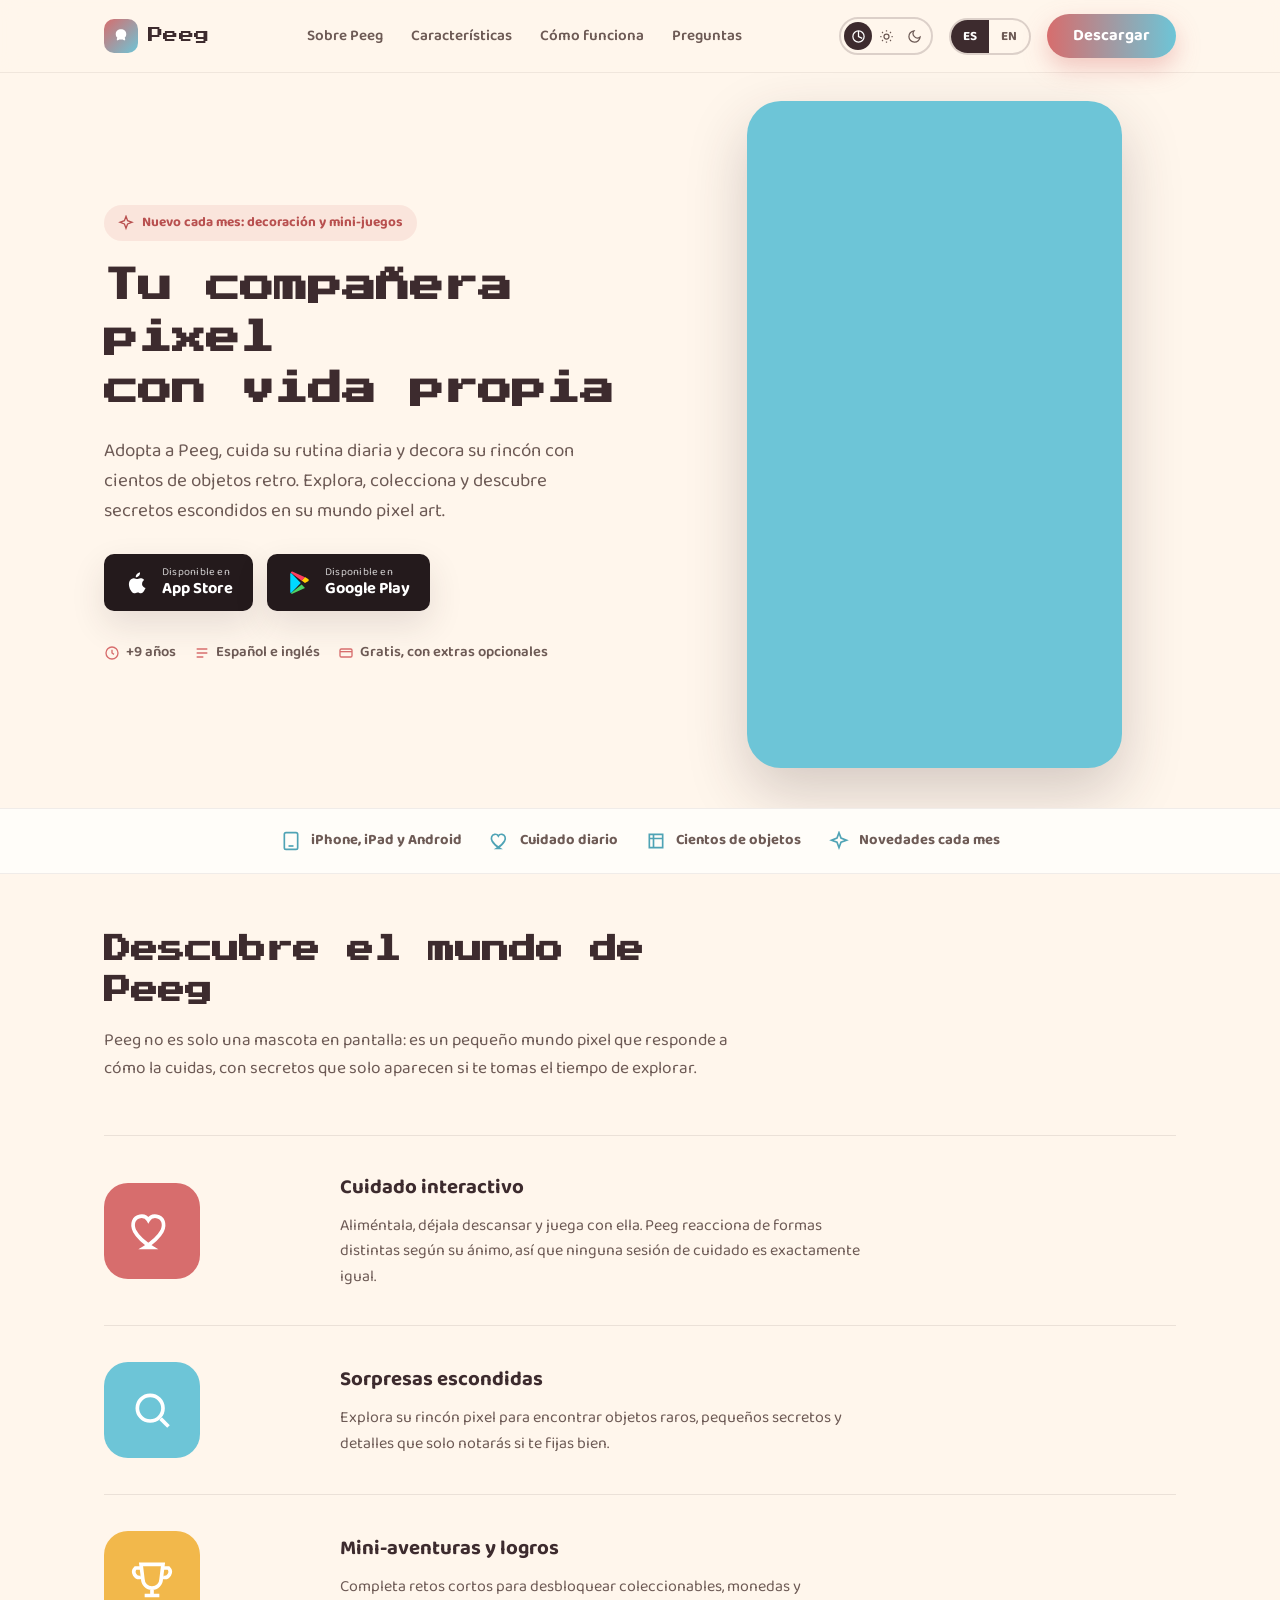
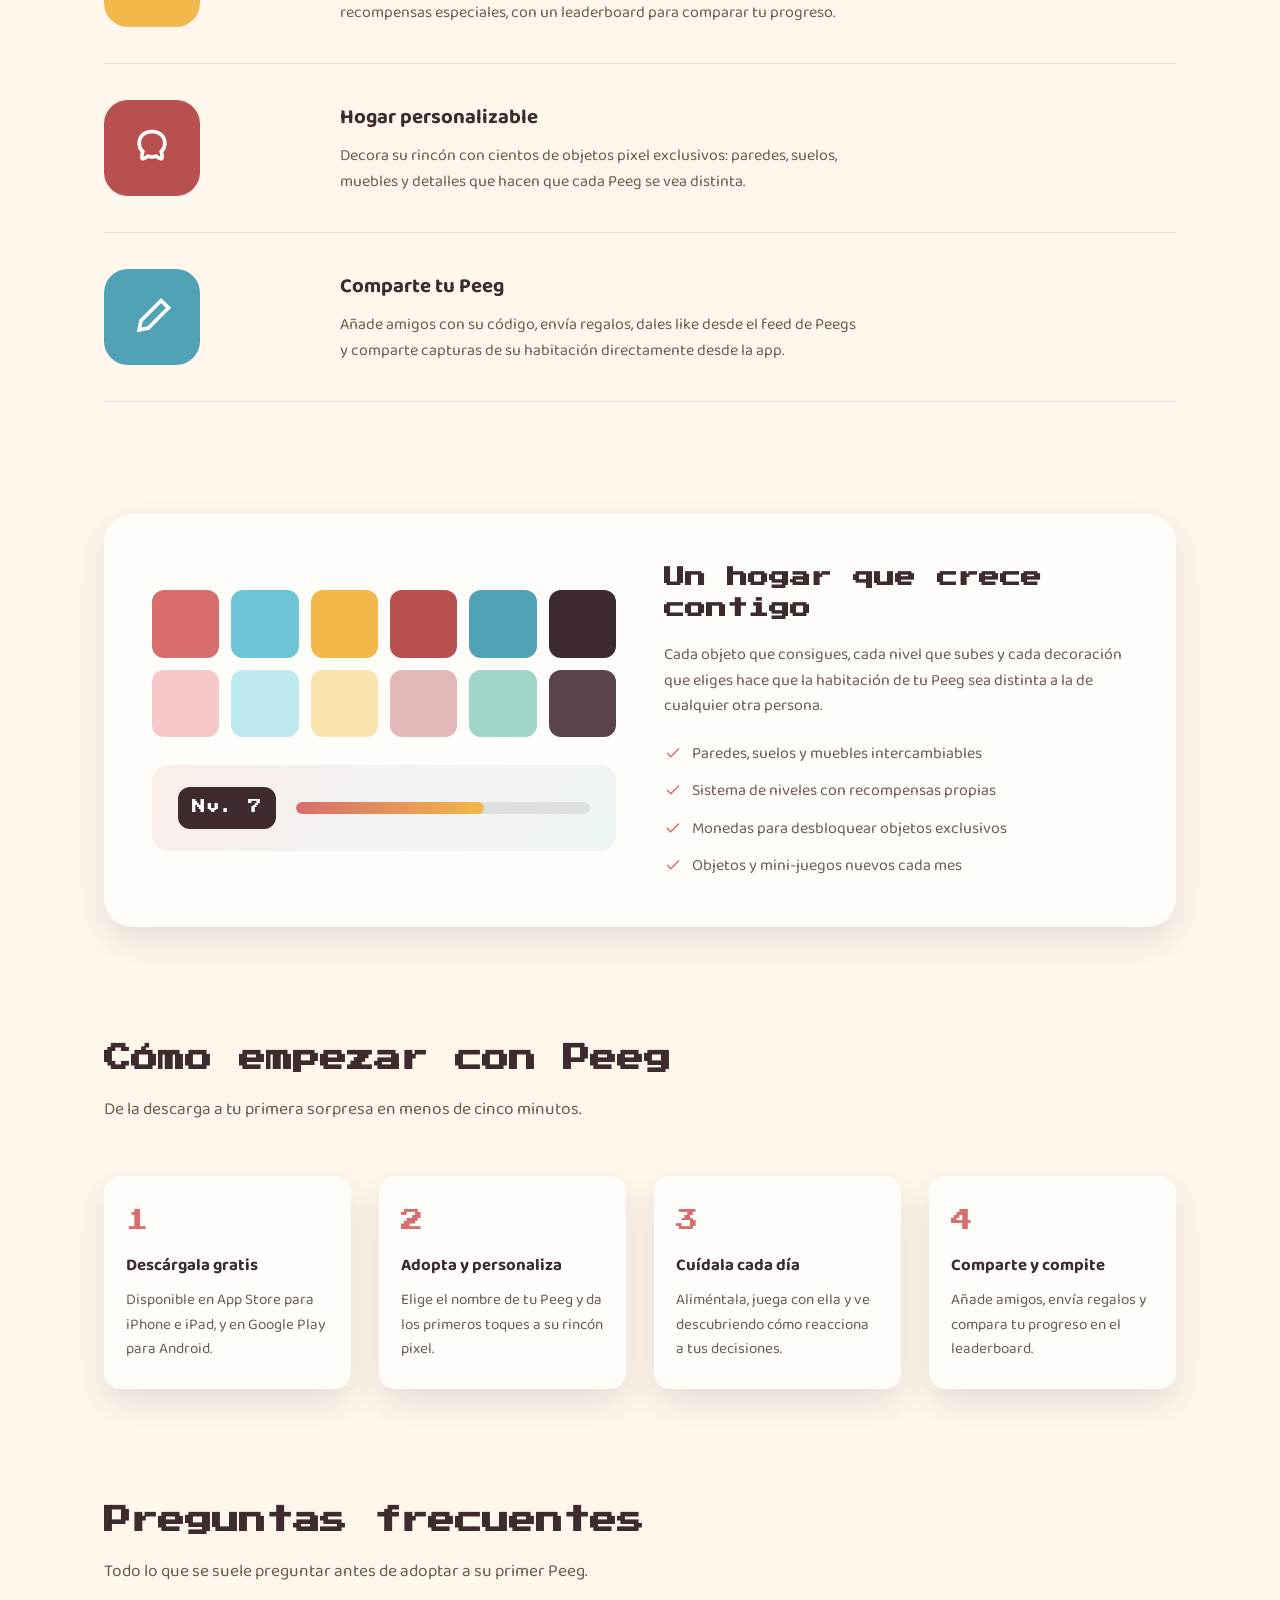
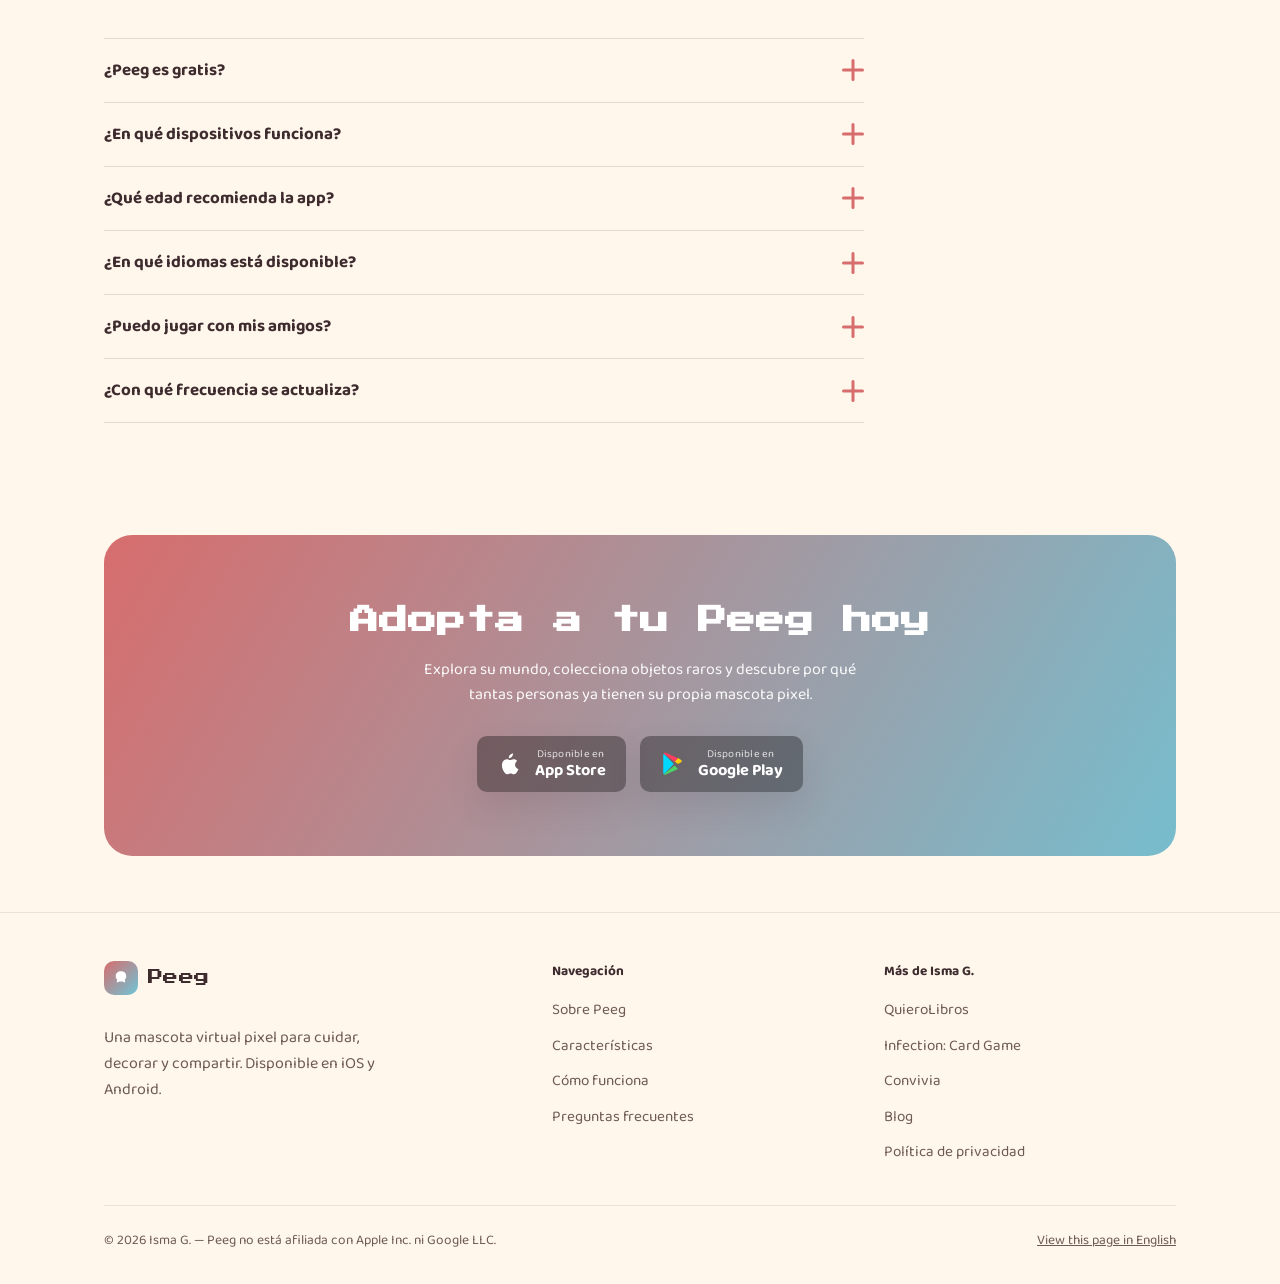
==== commit ada42935: "Add privacy policy pages and update styles - Created English and Spanish privacy policy pages with s" ====
--- a/index.html
+++ b/index.html
@@ -10,10 +10,10 @@
 <link rel="alternate" hreflang="en" href="https://peeg.devcodelight.com/en/" />
 <link rel="alternate" hreflang="x-default" href="https://peeg.devcodelight.com/" />
 
-<link rel="icon" type="image/svg+xml" href="assets/favicon.ico" />
+<link rel="icon" type="image/x-icon" href="assets/favicon.ico" />
 <link rel="icon" type="image/png" sizes="32x32" href="assets/favicon-32.png" />
 <link rel="apple-touch-icon" href="assets/apple-touch-icon.png" />
-<link rel="stylesheet" href="assets/style.css?a=1.0.1" />
+<link rel="stylesheet" href="assets/style.css?a=1.0.2" />
 
 <meta property="og:type" content="website" />
 <meta property="og:site_name" content="Peeg" />
@@ -360,7 +360,8 @@
           <li><a href="https://www.quierolibros.com" target="_blank" rel="noopener">QuieroLibros</a></li>
           <li><a href="https://apps.apple.com/es/app/infection-card-game/id6502997357" target="_blank" rel="noopener">Infection: Card Game</a></li>
           <li><a href="https://apps.apple.com/es/app/convivia-gesti%C3%B3n-habitaciones/id6802626827" target="_blank" rel="noopener">Convivia</a></li>
-          <li><a href="https://peeg.api.quierolibros.com/usuarios/privacy_policy/es" target="_blank" rel="noopener">Política de privacidad</a></li>
+          <li><a href="https://devcodelight.com" target="_blank" rel="noopener">Blog</a></li>
+          <li><a href="privacidad/">Política de privacidad</a></li>
         </ul>
       </div>
     </div>
--- a/assets/style.css
+++ b/assets/style.css
@@ -248,6 +248,7 @@
 }
 
 .theme-toggle {
+  --theme-option: 28px;
   position: relative;
   display: inline-flex;
   border: 2px solid var(--ghost-border);
@@ -258,8 +259,8 @@
 .theme-option {
   position: relative;
   z-index: 1;
-  width: 28px;
-  height: 28px;
+  width: var(--theme-option);
+  height: var(--theme-option);
   display: inline-flex;
   align-items: center;
   justify-content: center;
@@ -277,15 +278,15 @@
   z-index: 0;
   top: 3px;
   left: 3px;
-  width: 28px;
-  height: 28px;
+  width: var(--theme-option);
+  height: var(--theme-option);
   background: var(--ink);
   border-radius: 50%;
   transition: transform 0.18s ease;
 }
-.theme-toggle[data-active="light"] .theme-thumb { transform: translateX(32px); }
-.theme-toggle[data-active="dark"] .theme-thumb { transform: translateX(64px); }
-.theme-toggle .theme-option[data-value="auto"] { color: var(--ink-soft); }
+.theme-toggle[data-active="light"] .theme-thumb { transform: translateX(var(--theme-option)); }
+.theme-toggle[data-active="dark"] .theme-thumb { transform: translateX(calc(var(--theme-option) * 2)); }
+.theme-toggle[data-active="auto"] .theme-option[data-value="auto"],
 .theme-toggle[data-active="light"] .theme-option[data-value="light"],
 .theme-toggle[data-active="dark"] .theme-option[data-value="dark"] { color: #fff; }
 
@@ -826,6 +827,88 @@
 }
 
 /* =========================
+   Legal pages (privacy policy)
+   ========================= */
+
+.legal-page { padding-block: 48px 72px; }
+
+.legal { max-width: 760px; }
+
+.legal-back {
+  display: inline-flex;
+  align-items: center;
+  gap: 8px;
+  font-size: 0.9rem;
+  font-weight: 600;
+  color: var(--ink-soft);
+  text-decoration: none;
+  margin-bottom: 24px;
+}
+.legal-back:hover { color: var(--coral-dark); }
+.legal-back svg { width: 16px; height: 16px; }
+
+.legal h1 {
+  font-family: var(--font-display);
+  font-size: clamp(1.05rem, 2.4vw, 1.5rem);
+  line-height: 1.6;
+  margin: 0 0 18px;
+}
+
+.legal .legal-meta {
+  margin: 0 0 6px;
+  font-size: 0.92rem;
+  color: var(--ink-soft);
+}
+.legal .legal-meta strong { color: var(--ink); }
+
+.legal .legal-intro {
+  font-size: 1.05rem;
+  color: var(--ink-soft);
+  margin: 18px 0 0;
+}
+
+.legal h2 {
+  font-size: 1.12rem;
+  font-weight: 700;
+  margin: 40px 0 12px;
+  padding-bottom: 8px;
+  border-bottom: 1px solid var(--border-soft);
+}
+
+.legal p { margin: 0 0 14px; }
+.legal ul { margin: 0 0 16px; padding-left: 22px; }
+.legal li { margin-bottom: 8px; }
+.legal li::marker { color: var(--coral); }
+
+.legal a { color: var(--coral-dark); text-decoration: underline; text-underline-offset: 2px; }
+.legal a:hover { color: var(--ink); }
+
+.legal .legal-callout {
+  background: var(--paper);
+  border-left: 4px solid var(--coral);
+  border-radius: var(--radius-sm);
+  padding: 16px 18px;
+  margin: 16px 0;
+  box-shadow: var(--shadow-soft);
+}
+
+.legal .legal-todo {
+  background: var(--sand);
+  border-left: 4px solid var(--gold);
+  border-radius: var(--radius-sm);
+  padding: 16px 18px;
+  margin: 16px 0;
+}
+
+.legal .legal-owner {
+  margin-top: 32px;
+  padding-top: 20px;
+  border-top: 1px solid var(--border-soft);
+  font-size: 0.95rem;
+  color: var(--ink-soft);
+}
+
+/* =========================
    Utility
    ========================= */
 
